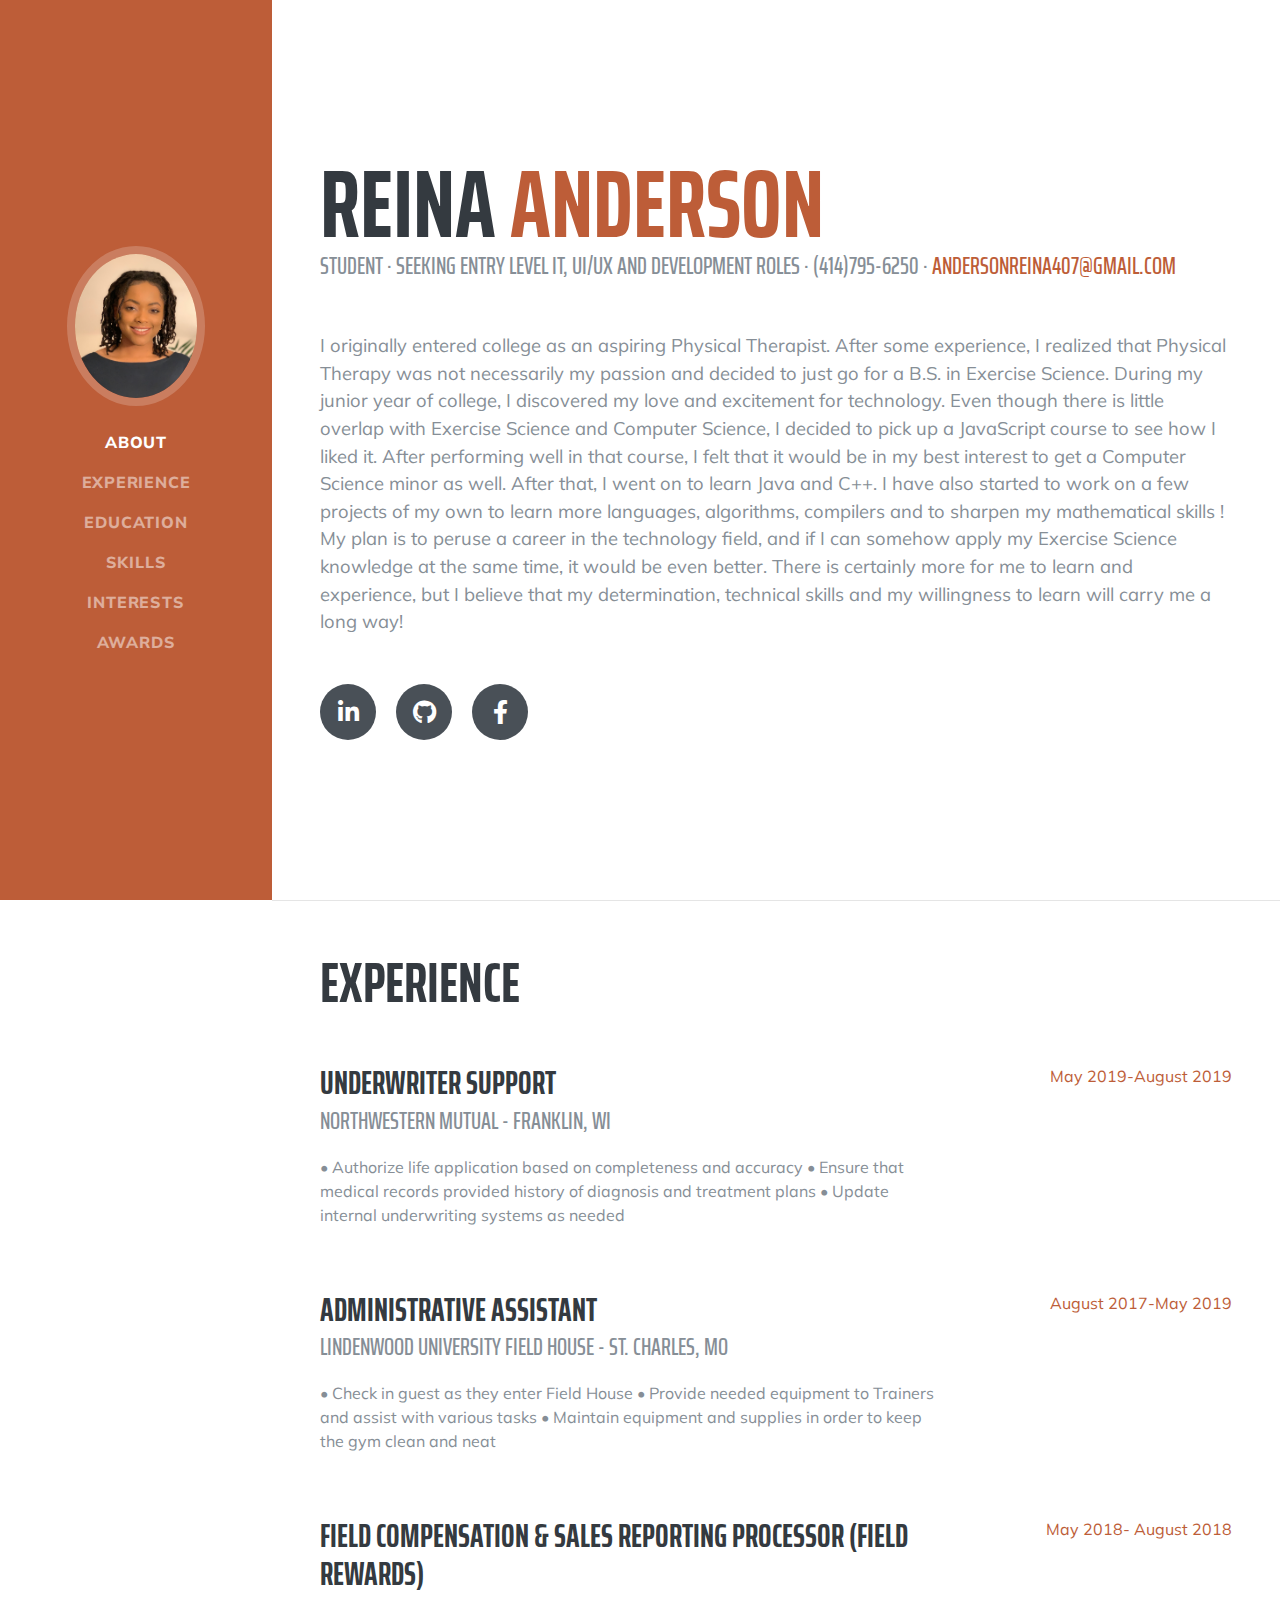
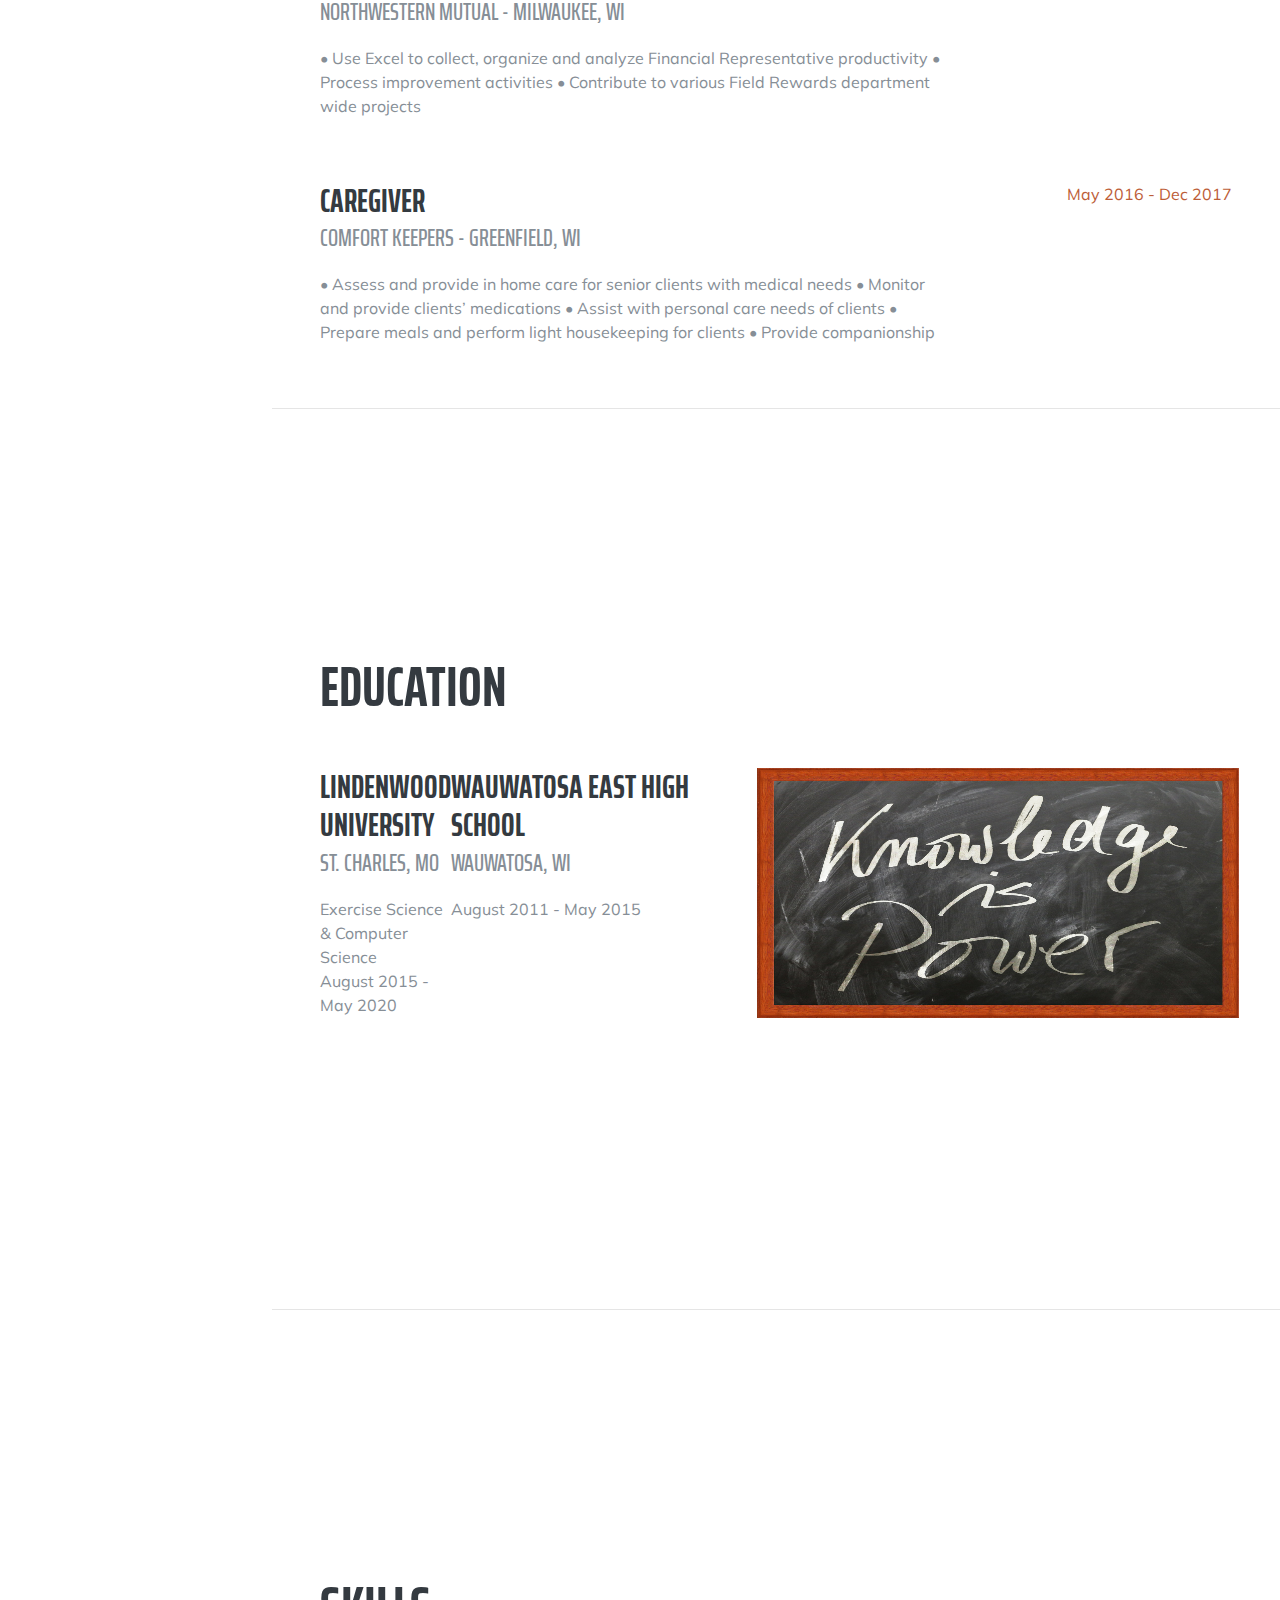
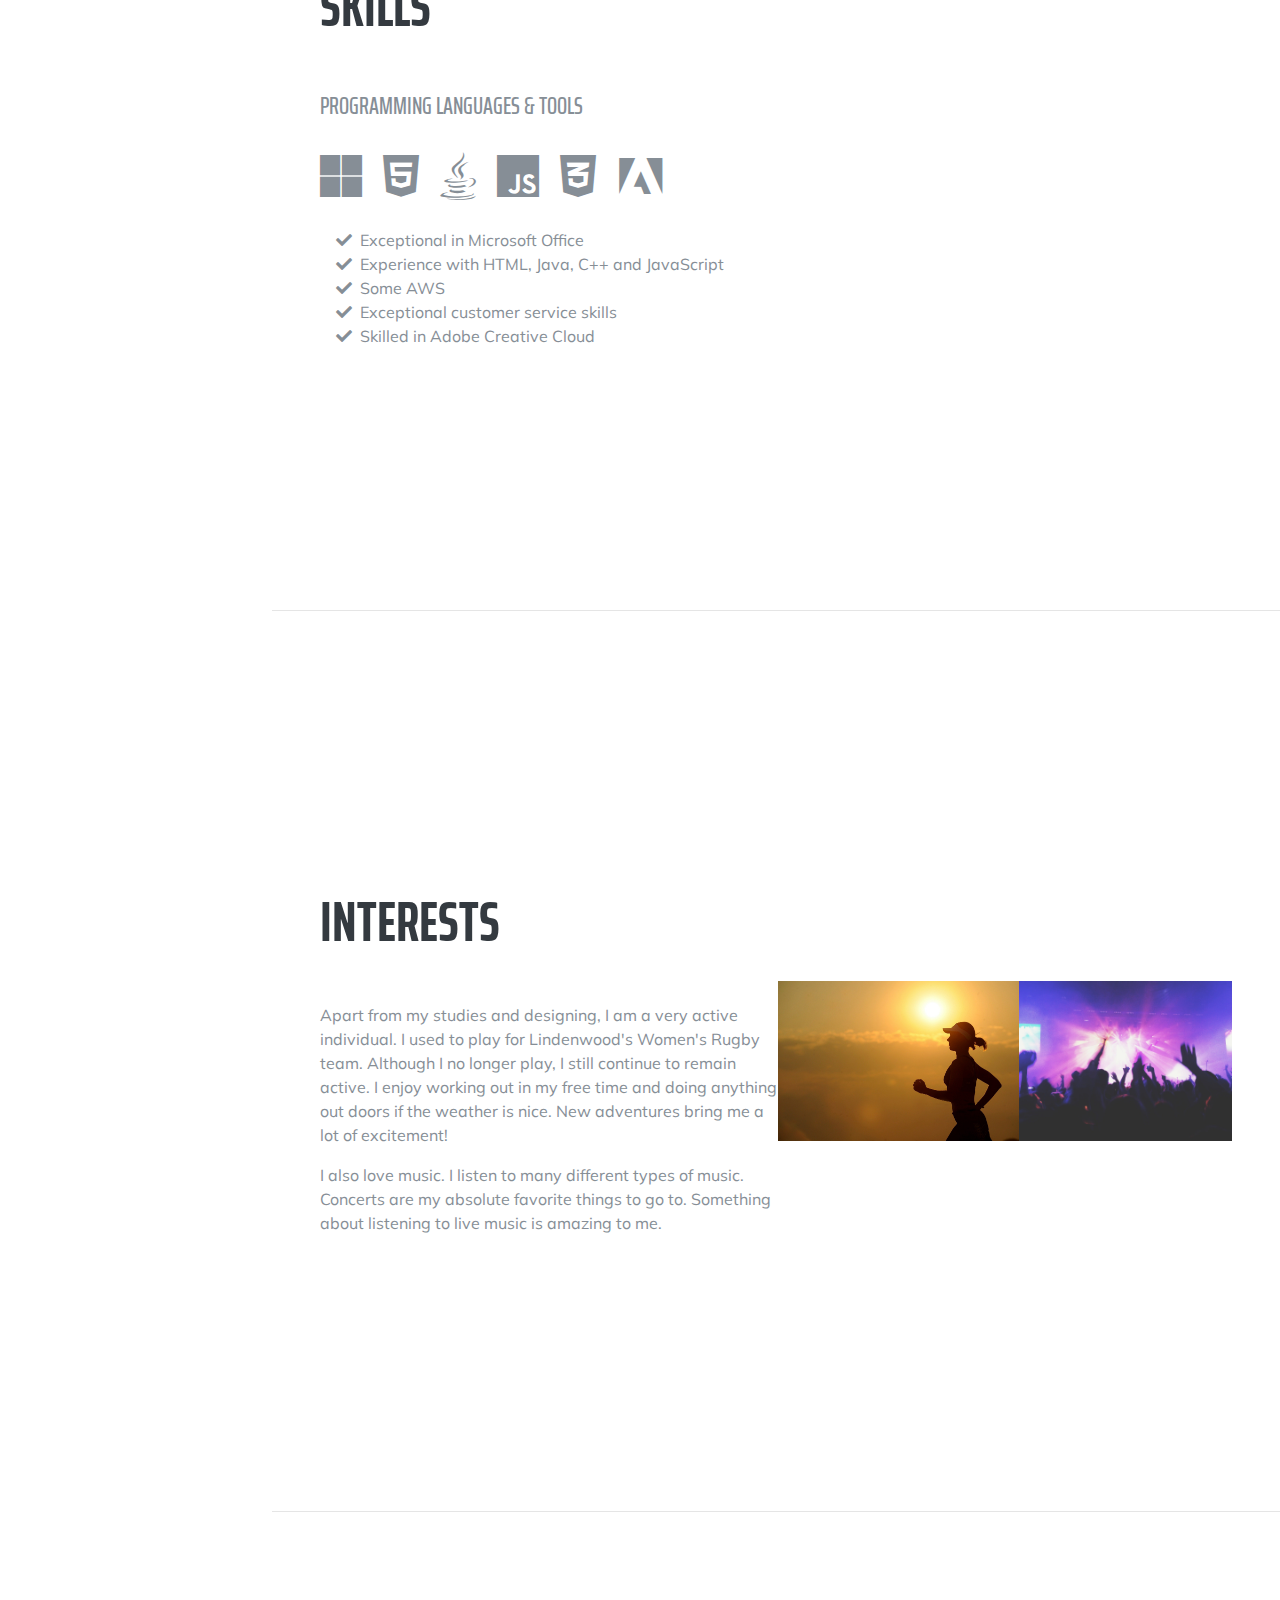
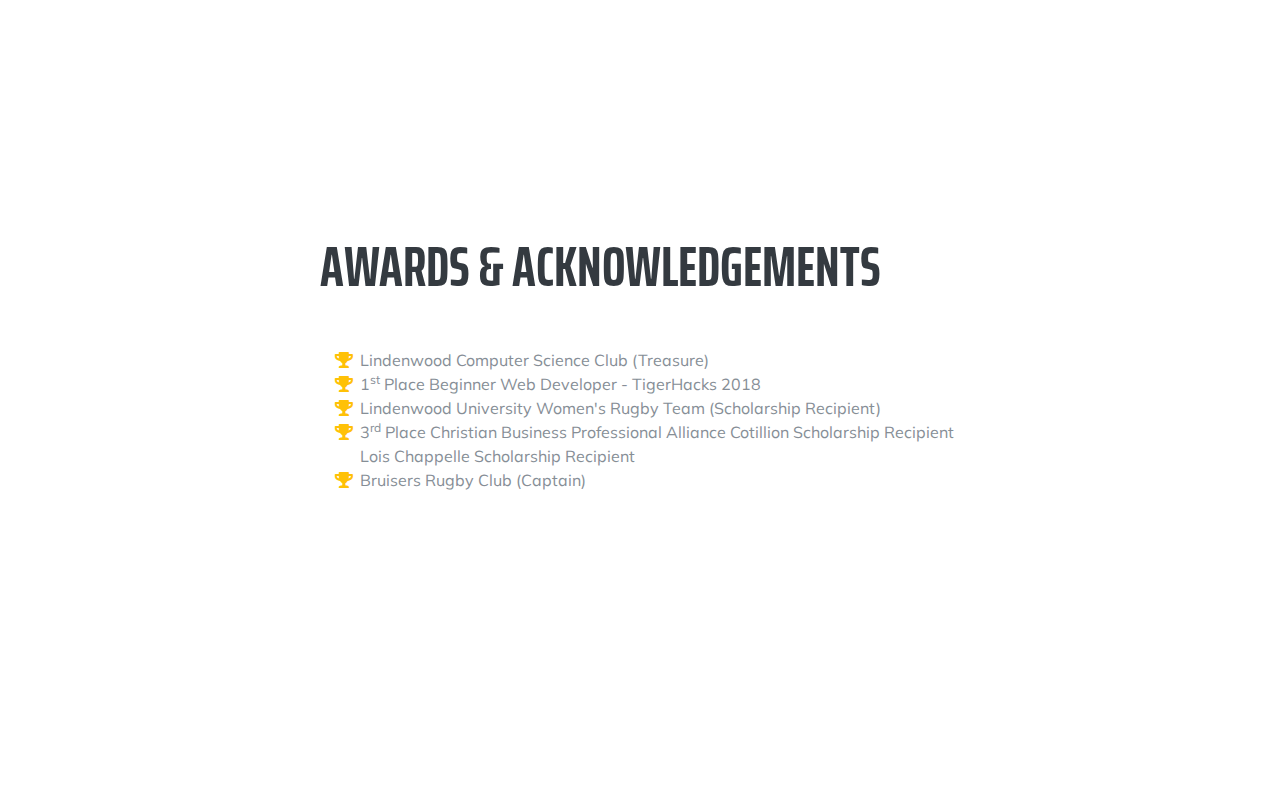
==== index.html @ 8cbcbe39 "initial commit" ====
<!DOCTYPE html>
<html lang="en">

<head>

  <meta charset="utf-8">
  <meta name="viewport" content="width=device-width, initial-scale=1, shrink-to-fit=no">
  <meta name="description" content="">
  <meta name="author" content="">

  <title>Reina's Portfolio</title>

  <!-- Bootstrap core CSS -->
  <link href="vendor/bootstrap/css/bootstrap.min.css" rel="stylesheet">

  <!-- Custom fonts for this template -->
  <link href="https://fonts.googleapis.com/css?family=Saira+Extra+Condensed:500,700" rel="stylesheet">
  <link href="https://fonts.googleapis.com/css?family=Muli:400,400i,800,800i" rel="stylesheet">
  <link href="vendor/fontawesome-free/css/all.min.css" rel="stylesheet">

  <!-- Custom styles for this template -->
  <link href="css/resume.min.css" rel="stylesheet">

</head>

<body id="page-top">

  <nav class="navbar navbar-expand-lg navbar-dark bg-primary fixed-top" id="sideNav">
    <a class="navbar-brand js-scroll-trigger" href="#page-top">
      <span class="d-block d-lg-none">Reina Anderson</span>
      <span class="d-none d-lg-block">
        <img class="img-fluid img-profile rounded-circle mx-auto mb-2" src="img/Headshot2020.jpeg" alt="">
      </span>
    </a>
    <button class="navbar-toggler" type="button" data-toggle="collapse" data-target="#navbarSupportedContent" aria-controls="navbarSupportedContent" aria-expanded="false" aria-label="Toggle navigation">
      <span class="navbar-toggler-icon"></span>
    </button>
    <div class="collapse navbar-collapse" id="navbarSupportedContent">
      <ul class="navbar-nav">
        <li class="nav-item">
          <a class="nav-link js-scroll-trigger" href="#about">About</a>
        </li>
        <li class="nav-item">
          <a class="nav-link js-scroll-trigger" href="#experience">Experience</a>
        </li>
        <li class="nav-item">
          <a class="nav-link js-scroll-trigger" href="#education">Education</a>
        </li>
        <li class="nav-item">
          <a class="nav-link js-scroll-trigger" href="#skills">Skills</a>
        </li>
        <li class="nav-item">
          <a class="nav-link js-scroll-trigger" href="#interests">Interests</a>
        </li>
        <li class="nav-item">
          <a class="nav-link js-scroll-trigger" href="#awards">Awards</a>
        </li>
      </ul>
    </div>
  </nav>

  <div class="container-fluid p-0">

    <section class="resume-section p-3 p-lg-5 d-flex align-items-center" id="about">
      <div class="w-100">
        <h1 class="mb-0">Reina
          <span class="text-primary">Anderson</span>
        </h1>
        <div class="subheading mb-5"> Student · Seeking Entry Level IT, UI/UX and Development Roles · (414)795-6250 ·
          <a href="mailto:andersonreina407@gmail.com">andersonreina407@gmail.com</a>
        </div>
        <p class="lead mb-5">I originally entered college as an aspiring Physical Therapist. After some experience, I realized that Physical Therapy was not necessarily my passion and decided to just go for a B.S. in Exercise Science. During my junior year of college, I discovered my love and excitement for technology. Even though there is little overlap with Exercise Science and Computer Science, I decided to pick up a JavaScript course to see how I liked it. After performing well in that course, I felt that it would be in my best interest to get a Computer Science minor as well. After that, I went on to learn Java and C++. I have also started to work on a few projects of my own to learn more languages, algorithms, compilers and to sharpen my mathematical skills !

          My plan is to peruse a career in the technology field, and if I can somehow apply my Exercise Science knowledge at the same time, it would be even better. There is certainly more for me to learn and experience, but I believe that my determination, technical skills and my willingness to learn will carry me a long way!</p>
        <div class="social-icons">
          <a href="https://www.linkedin.com/in/reina-anderson-7b0798150/">
            <i class="fab fa-linkedin-in"></i>
          </a>
          <a href="https://github.com/ReinaA518">
            <i class="fab fa-github"></i>
          </a>
          <a href="https://www.facebook.com/rainy.marie.7">
            <i class="fab fa-facebook-f"></i>
          </a>
        </div>
      </div>
    </section>

    <hr class="m-0">

    <section class="resume-section p-3 p-lg-5 d-flex justify-content-center" id="experience">
      <div class="w-100">
        <h2 class="mb-5">Experience</h2>

        <div class="resume-item d-flex flex-column flex-md-row justify-content-between mb-5">
          <div class="resume-content">
            <h3 class="mb-0">Underwriter Support</h3>
            <div class="subheading mb-3">Northwestern Mutual - Franklin, WI</div>
            <p>•	Authorize life application based on completeness and accuracy
              •	Ensure that medical records provided history of diagnosis and treatment plans
              •	Update internal underwriting systems as needed
              </p>
          </div>
          <div class="resume-date text-md-right">
            <span class="text-primary">May 2019-August 2019</span>
          </div>
        </div>

        <div class="resume-item d-flex flex-column flex-md-row justify-content-between mb-5">
          <div class="resume-content">
            <h3 class="mb-0">Administrative Assistant</h3>
            <div class="subheading mb-3">Lindenwood University Field House - St. Charles, MO</div>
            <p>•	Check in guest as they enter Field House
              •	Provide needed equipment to Trainers and assist with various tasks
              •	Maintain equipment and supplies in order to keep the gym clean and neat
              </p>
          </div>
          <div class="resume-date text-md-right">
            <span class="text-primary">August 2017-May 2019</span>
          </div>
        </div>

        <div class="resume-item d-flex flex-column flex-md-row justify-content-between mb-5">
          <div class="resume-content">
            <h3 class="mb-0">Field Compensation & Sales Reporting Processor (Field Rewards)</h3>
            <div class="subheading mb-3">Northwestern Mutual - Milwaukee, WI</div>
            <p>•	Use Excel to collect, organize and analyze Financial Representative productivity
              •	Process improvement activities
              •	Contribute to various Field Rewards department wide projects
              </p>
          </div>
          <div class="resume-date text-md-right">
            <span class="text-primary">May 2018- August 2018</span>
          </div>
        </div>

        <div class="resume-item d-flex flex-column flex-md-row justify-content-between">
          <div class="resume-content">
            <h3 class="mb-0">Caregiver</h3>
            <div class="subheading mb-3">Comfort Keepers - Greenfield, WI</div>
            <p>•	Assess and provide in home care for senior clients with medical needs
              •	Monitor and provide clients’ medications
              •	Assist with personal care needs of clients
              •	Prepare meals and perform light housekeeping for clients
              •	Provide companionship 
              </p>
          </div>
          <div class="resume-date text-md-right">
            <span class="text-primary">May 2016 - Dec 2017</span>
          </div>
        </div>

      </div>

    </section>

    <hr class="m-0">

    <section class="resume-section p-3 p-lg-5 d-flex align-items-center" id="education">
      <div class="w-100">
        <h2 class="mb-5">Education</h2>

        <div class="resume-item d-flex flex-column flex-md-row justify-content-between mb-5">
          <div class="resume-content">
            <h3 class="mb-0">Lindenwood University</h3>
            <div class="subheading mb-3">St. Charles, MO</div>
            <div>Exercise Science & Computer Science</div>
            <div>August 2015 - May 2020</div>
        </div>

        <div class="resume-item d-flex flex-column flex-md-row justify-content-between">
          <div class="resume-content">
            <h3 class="mb-0">Wauwatosa East High School</h3>
            <div class="subheading mb-3">Wauwatosa, WI</div>
            <div>August 2011 - May 2015</div>
          <div class="resume-date text-md-right">
          </div>
        </div>

        <body>
          <img src="img/adult-education-572269_1920 copy.jpg" alt="Simply Easy Learning" width="500"
          height="250">
          </body>

      </div>
    </section>

    <hr class="m-0">

    <section class="resume-section p-3 p-lg-5 d-flex align-items-center" id="skills">
      <div class="w-100">
        <h2 class="mb-5">Skills</h2>

        <div class="subheading mb-3">Programming Languages &amp; Tools</div>
        <ul class="list-inline dev-icons">
          <li class="list-inline-item">
            <i class="fab fa-microsoft"></i></i>
          </li>
          <li class="list-inline-item">
            <i class="fab fa-html5"></i>
          </li>
          <li class="list-inline-item">
            <i class="fab fa-java"></i>
          </li>
          <li class="list-inline-item">
            <i class="fab fa-js"></i>
          </li>
          <li class="list-inline-item">
            <i class="fab fa-css3-alt"></i>
          </li>
          <li class="list-inline-item">
            <i class="fab fa-adobe"></i>
          </li>
        
        </ul>

      <!--*<div class="subheading mb-3"></div> -->
        <ul class="fa-ul mb-0">
          <li>
            <i class="fa-li fa fa-check"></i>
            </li>Exceptional in Microsoft Office
          <li>
            <i class="fa-li fa fa-check"></i>
            Experience with HTML, Java, C++ and JavaScript</li>
          <li>
            <i class="fa-li fa fa-check"></i>
            Some AWS</li>
          <li>
            <i class="fa-li fa fa-check"></i>
            Exceptional customer service skills</li>
          <li>
            <i class="fa-li fa fa-check"></i>
            Skilled in Adobe Creative Cloud</li>
        </ul>
      </div>
    </section>

    <hr class="m-0">

    <section class="resume-section p-3 p-lg-5 d-flex align-items-center" id="interests">
      <div class="w-100">
        <h2 class="mb-5">Interests</h2>
        <p>Apart from my studies and designing, I am a very active individual. I used to play for Lindenwood's Women's Rugby team. Although I no longer play, I still continue to remain active. I enjoy working out in my free time and doing anything out doors if the weather is nice. New adventures bring me a lot of excitement! </p>
        <p class="mb-0">I also love music. I listen to many different types of music. Concerts are my absolute favorite things to go to. Something about listening to live music is amazing to me.</p>
      </div>

      <body>
        <img src="img/running-573762_1920.jpg" alt="Simply Easy Learning" width="300"
        height="160">
        <img src="img/concert-1149979_1920.jpg" alt="Simply Easy Learning" width="300"
        height="160">
        </body>
    </section>

    <hr class="m-0">

    <section class="resume-section p-3 p-lg-5 d-flex align-items-center" id="awards">
      <div class="w-100">
        <h2 class="mb-5">Awards &amp; Acknowledgements</h2>
        <ul class="fa-ul mb-0">
          <li>
            <i class="fa-li fa fa-trophy text-warning"></i>
            Lindenwood Computer Science Club (Treasure)</li>
          <li>
            <i class="fa-li fa fa-trophy text-warning"></i>
            1<sup>st</sup> Place Beginner Web Developer - TigerHacks 2018</li>
          <li>
            <i class="fa-li fa fa-trophy text-warning"></i>
           Lindenwood University Women's Rugby Team (Scholarship Recipient)</li>
          <li>
            <i class="fa-li fa fa-trophy text-warning"></i>
            3<sup>rd</sup>
            Place Christian Business Professional Alliance Cotillion Scholarship Recipient</li>
          <li>
            Lois Chappelle Scholarship Recipient </li>
          <li>
            <i class="fa-li fa fa-trophy text-warning"></i>
            Bruisers Rugby Club (Captain)</li>
          <li>
  
        </ul>
      </div>
    </section>

  </div>

  <!-- Bootstrap core JavaScript -->
  <script src="vendor/jquery/jquery.min.js"></script>
  <script src="vendor/bootstrap/js/bootstrap.bundle.min.js"></script>

  <!-- Plugin JavaScript -->
  <script src="vendor/jquery-easing/jquery.easing.min.js"></script>

  <!-- Custom scripts for this template -->
  <script src="js/resume.min.js"></script>

</body>

</html>
---- css/resume.min.css ----
/*!
 * Start Bootstrap - Resume v5.0.8 (https://startbootstrap.com/template-overviews/resume)
 * Copyright 2013-2019 Start Bootstrap
 * Licensed under MIT (https://github.com/BlackrockDigital/startbootstrap-resume/blob/master/LICENSE)
 */body{font-family:Muli,-apple-system,BlinkMacSystemFont,'Segoe UI',Roboto,'Helvetica Neue',Arial,sans-serif,'Apple Color Emoji','Segoe UI Emoji','Segoe UI Symbol','Noto Color Emoji';padding-top:54px;color:#868e96}@media (min-width:992px){body{padding-top:0;padding-left:17rem}}h1,h2,h3,h4,h5,h6{font-family:'Saira Extra Condensed',-apple-system,BlinkMacSystemFont,'Segoe UI',Roboto,'Helvetica Neue',Arial,sans-serif,'Apple Color Emoji','Segoe UI Emoji','Segoe UI Symbol','Noto Color Emoji';font-weight:700;text-transform:uppercase;color:#343a40}h1{font-size:6rem;line-height:5.5rem}h2{font-size:3.5rem}h3{font-size:2rem}p.lead{font-size:1.15rem;font-weight:400}.subheading{text-transform:uppercase;font-weight:500;font-family:'Saira Extra Condensed',-apple-system,BlinkMacSystemFont,'Segoe UI',Roboto,'Helvetica Neue',Arial,sans-serif,'Apple Color Emoji','Segoe UI Emoji','Segoe UI Symbol','Noto Color Emoji';font-size:1.5rem}.social-icons a{display:inline-block;height:3.5rem;width:3.5rem;background-color:#495057;color:#fff!important;border-radius:100%;text-align:center;font-size:1.5rem;line-height:3.5rem;margin-right:1rem}.social-icons a:last-child{margin-right:0}.social-icons a:hover{background-color:#bd5d38}.dev-icons{font-size:3rem}.dev-icons .list-inline-item i:hover{color:#bd5d38}#sideNav .navbar-nav .nav-item .nav-link{font-weight:800;letter-spacing:.05rem;text-transform:uppercase}#sideNav .navbar-toggler:focus{outline-color:#d48a6e}@media (min-width:992px){#sideNav{text-align:center;position:fixed;top:0;left:0;display:flex;flex-direction:column;width:17rem;height:100vh}#sideNav .navbar-brand{display:flex;margin:auto auto 0;padding:.5rem}#sideNav .navbar-brand .img-profile{max-width:10rem;max-height:10rem;border:.5rem solid rgba(255,255,255,.2)}#sideNav .navbar-collapse{display:flex;align-items:flex-start;flex-grow:0;width:100%;margin-bottom:auto}#sideNav .navbar-collapse .navbar-nav{flex-direction:column;width:100%}#sideNav .navbar-collapse .navbar-nav .nav-item{display:block}#sideNav .navbar-collapse .navbar-nav .nav-item .nav-link{display:block}}section.resume-section{padding-top:5rem!important;padding-bottom:5rem!important;max-width:75rem}section.resume-section .resume-item .resume-date{min-width:none}@media (min-width:768px){section.resume-section{min-height:100vh}section.resume-section .resume-item .resume-date{min-width:18rem}}@media (min-width:992px){section.resume-section{padding-top:3rem!important;padding-bottom:3rem!important}}.bg-primary{background-color:#bd5d38!important}.text-primary{color:#bd5d38!important}a{color:#bd5d38}a:active,a:focus,a:hover{color:#824027}
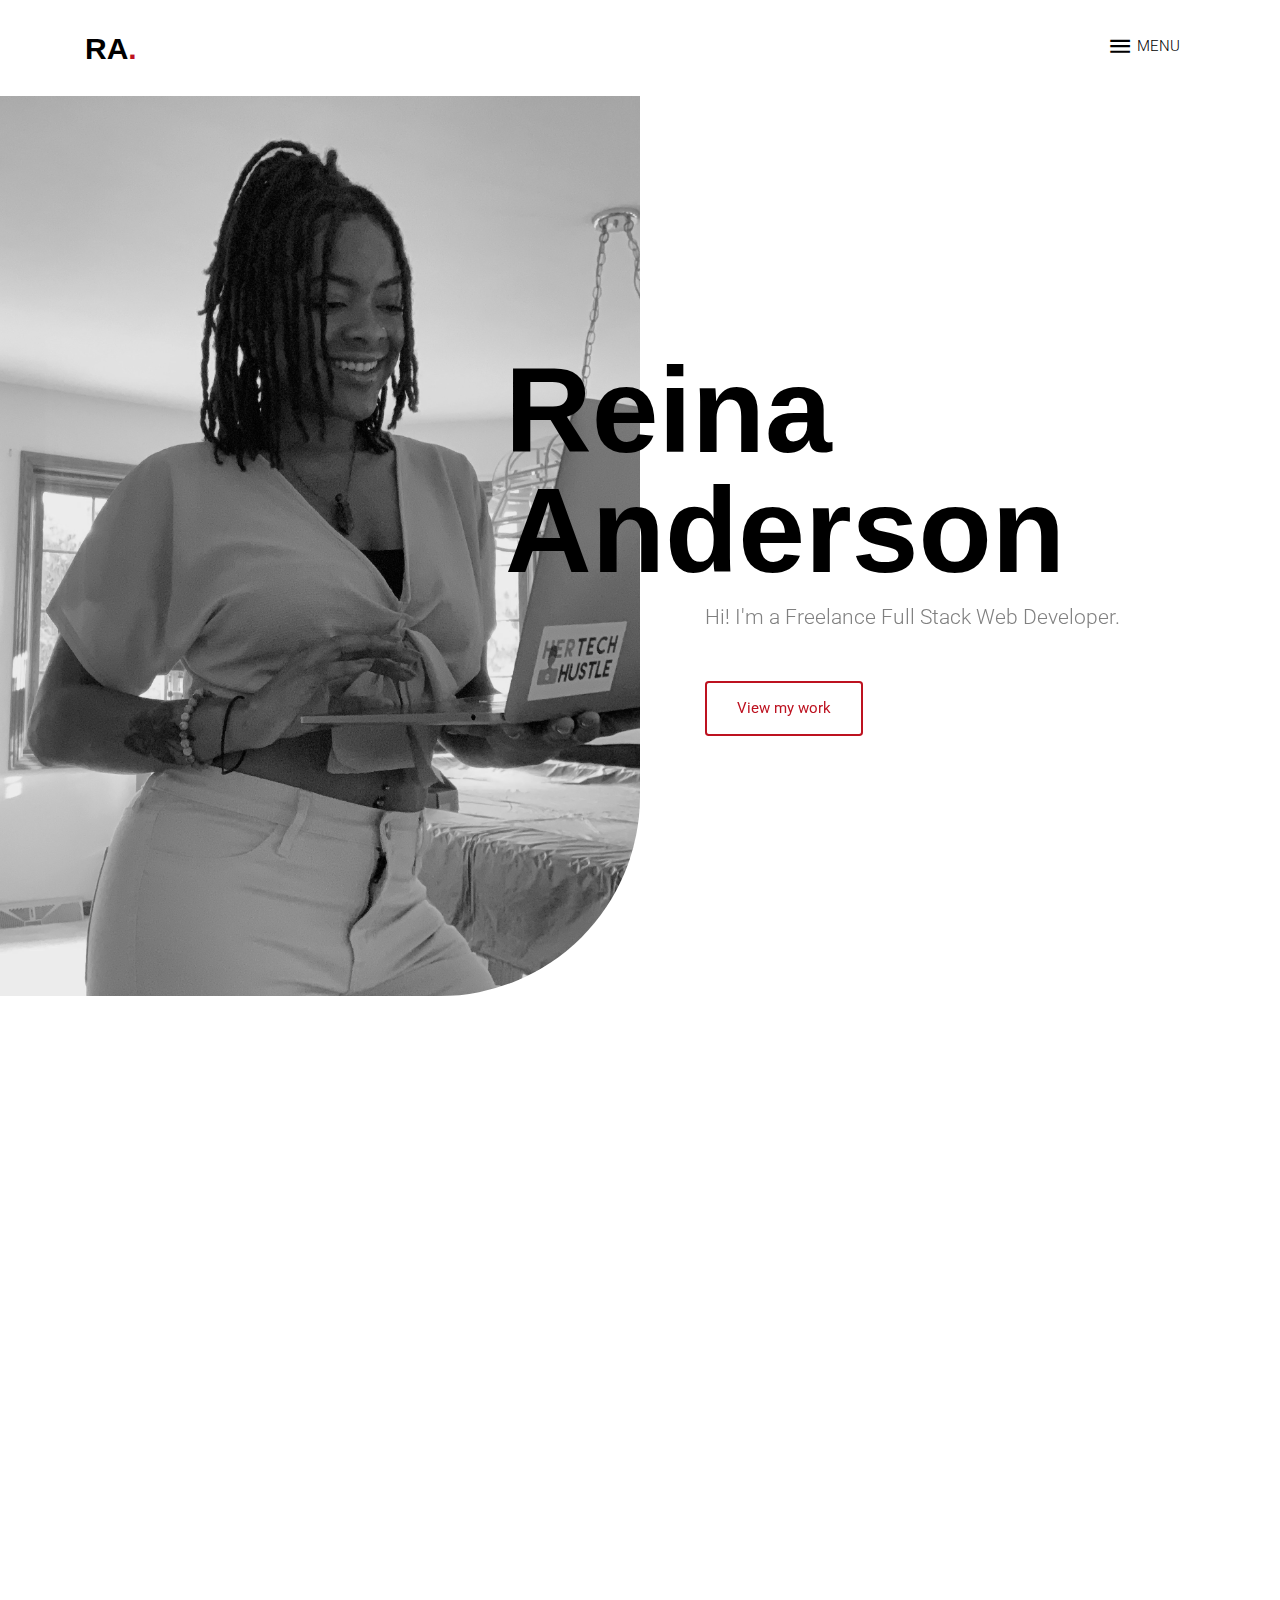
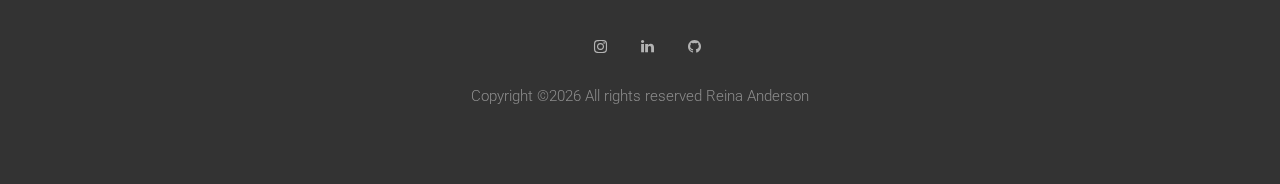
==== commit 80dc9d27: "New Portfolio" ====
--- a/index.html
+++ b/index.html
@@ -1,299 +1,408 @@
+
 <!DOCTYPE html>
 <html lang="en">
-
-<head>
-
-  <meta charset="utf-8">
-  <meta name="viewport" content="width=device-width, initial-scale=1, shrink-to-fit=no">
-  <meta name="description" content="">
-  <meta name="author" content="">
-
-  <title>Reina's Portfolio</title>
-
-  <!-- Bootstrap core CSS -->
-  <link href="vendor/bootstrap/css/bootstrap.min.css" rel="stylesheet">
-
-  <!-- Custom fonts for this template -->
-  <link href="https://fonts.googleapis.com/css?family=Saira+Extra+Condensed:500,700" rel="stylesheet">
-  <link href="https://fonts.googleapis.com/css?family=Muli:400,400i,800,800i" rel="stylesheet">
-  <link href="vendor/fontawesome-free/css/all.min.css" rel="stylesheet">
-
-  <!-- Custom styles for this template -->
-  <link href="css/resume.min.css" rel="stylesheet">
-
-</head>
-
-<body id="page-top">
-
-  <nav class="navbar navbar-expand-lg navbar-dark bg-primary fixed-top" id="sideNav">
-    <a class="navbar-brand js-scroll-trigger" href="#page-top">
-      <span class="d-block d-lg-none">Reina Anderson</span>
-      <span class="d-none d-lg-block">
-        <img class="img-fluid img-profile rounded-circle mx-auto mb-2" src="img/Headshot2020.jpeg" alt="">
-      </span>
-    </a>
-    <button class="navbar-toggler" type="button" data-toggle="collapse" data-target="#navbarSupportedContent" aria-controls="navbarSupportedContent" aria-expanded="false" aria-label="Toggle navigation">
-      <span class="navbar-toggler-icon"></span>
-    </button>
-    <div class="collapse navbar-collapse" id="navbarSupportedContent">
-      <ul class="navbar-nav">
-        <li class="nav-item">
-          <a class="nav-link js-scroll-trigger" href="#about">About</a>
-        </li>
-        <li class="nav-item">
-          <a class="nav-link js-scroll-trigger" href="#experience">Experience</a>
-        </li>
-        <li class="nav-item">
-          <a class="nav-link js-scroll-trigger" href="#education">Education</a>
-        </li>
-        <li class="nav-item">
-          <a class="nav-link js-scroll-trigger" href="#skills">Skills</a>
-        </li>
-        <li class="nav-item">
-          <a class="nav-link js-scroll-trigger" href="#interests">Interests</a>
-        </li>
-        <li class="nav-item">
-          <a class="nav-link js-scroll-trigger" href="#awards">Awards</a>
-        </li>
-      </ul>
+  <head>
+    <title>Reina Anderson</title>
+    <link rel="icon" href="/images/RAlogo.png" type="image/icon type">
+
+    <meta charset="utf-8">
+    <meta name="viewport" content="width=device-width, initial-scale=1, shrink-to-fit=no">
+
+    <link href="https://fonts.googleapis.com/css?family=Roboto:300,400,500,700,900" rel="stylesheet">
+    <link rel="stylesheet" href="fonts/icomoon/style.css">
+    <link rel="stylesheet" href="css/bootstrap.min.css">
+    <link rel="stylesheet" href="css/animate.css">
+    <link rel="stylesheet" href="css/owl.carousel.min.css">
+    <link rel="stylesheet" href="css/owl.theme.default.min.css">
+    <link rel="stylesheet" href="css/bootstrap-datepicker.css">
+    <link rel="stylesheet" href="https://www.w3schools.com/w3css/4/w3.css">
+    <link rel="stylesheet" href="https://cdnjs.cloudflare.com/ajax/libs/animate.css/4.0.0/animate.min.css"
+  />
+    
+    
+    <link rel="stylesheet" href="fonts/flaticon/font/flaticon.css">
+  
+    <link rel="stylesheet" href="css/aos.css">
+    <link rel="stylesheet" href="css/jquery.fancybox.min.css">
+    
+
+    <link rel="stylesheet" href="css/style.css">
+    
+    
+  </head>
+  <body data-spy="scroll" data-target=".site-navbar-target" data-offset="300">
+  
+
+
+  <div class="site-wrap">
+
+    <div class="site-mobile-menu site-navbar-target">
+      <div class="site-mobile-menu-header">
+        <div class="site-mobile-menu-close mt-3">
+          <span class="icon-close2 js-menu-toggle"></span>
+        </div>
+      </div>
+      <div class="site-mobile-menu-body"></div>
+    </div> <!-- .site-mobile-menu -->
+    
+    
+    <div class="site-navbar-wrap">
+      
+      <div class="site-navbar site-navbar-target js-sticky-header">
+        <div class="container">
+          <div class="row align-items-center">
+            <div class="col-6 col-md-4">
+              <h1 class="my-0 site-logo"><a href="index.html">RA<span class="text-primary">.</span> </a></h1>
+            </div>
+            <div class="col-6 col-md-8">
+              <nav class="site-navigation text-right" role="navigation">
+                <div class="container">
+
+                  <div class="d-inline-block d-lg-block ml-md-0 mr-auto py-3"><a href="#" class="site-menu-toggle js-menu-toggle text-black">
+                    <span class="icon-menu h3"></span> <span class="menu-text">Menu</span>
+                  </a></div>
+
+                  <ul class="site-menu main-menu js-clone-nav d-none d-lg-none">
+                    <li><a href="#home-section" class="nav-link">Home</a></li>
+                    <li><a href="#what-we-do-section" class="nav-link">Services</a></li>
+                    <li><a href="#about-section" class="nav-link">About</a></li>
+                    <li><a href="#portfolio-section" class="nav-link">Portfolio</a></li>
+                    <li><a href="#studio-section" class="nav-link">Gallery</a></li>
+                    <li><a href="#contact-section" class="nav-link">Contact</a></li>
+                  </ul>
+                </div>
+              </nav>
+            </div>
+          </div>
+        </div>
+      </div>
+    </div> <!-- END .site-navbar-wrap -->
+    
+    <div class="site-blocks-cover" id="home-section" data-aos="left">
+      <div class="img-wrap">
+        <div class="">
+    
+          <div class="slide">
+            <img src="images/glint_hero_1.jpg" alt="Image">  
+          </div>
+          <!--
+          <div class="slide">
+            <img src="images/glint_hero_2.jpg" alt="Image">  
+          </div>
+          <div class="slide">
+            <img src="images/glint_hero_3.jpg" alt="Image">  
+          </div> -->
+
+        </div>
+      </div>
+      <div class="container">
+        <div class="row">
+          <div class="col-md-6 ml-auto align-self-center" data-aos="left">
+            <div class="intro">
+              <div class="heading" >
+                <h1>Reina Anderson</h1>
+              </div>
+              <div class="text">
+                <p class="sub-text mb-5 dar">Hi! I'm a Freelance Full Stack Web Developer.</p>
+                <p><a href="#" target="_blank" class="btn btn-outline-primary btn-md">View my work</a></p>
+              </div>
+            </div>
+          </div>
+        </div>
+      </div>
+    </div> <!-- END .site-blocks-cover -->
+
+    <div class="site-section" id="what-we-do-section">
+      <div class="container">
+        <div class="row mb-5">
+          <div class="col-lg-6 section-title" data-aos="fade-left">
+            <span class="sub-title mb-2 d-block">What I offer</span>
+            <h2 class="title text-primary">Services</h2>
+          </div>
+        </div>
+        <div class="row">
+          <div class="col-lg-10 ml-auto" data-aos="fade-right">
+            <div class="row">
+              <div class="col-md-6 col-lg-4 mb-4 mb-lg-4">
+                <div class="service h-100">
+                  <img src="https://img.icons8.com/ios/50/000000/design.png"/>
+                  <h3>Website Design</h3>
+                  <p>I value simple content structure, clean design patterns, and thoughtful interactions.</p>
+                </div>
+              </div>
+              <div class="col-md-6 col-lg-4 mb-4 mb-lg-4">
+                <div class="service h-100">
+                  <img src="https://img.icons8.com/ios/50/000000/media-queries.png"/>
+                  <h3>Website Development</h3>
+                  <p>I like to code things from scratch, and enjoy bringing ideas to life in the browser.</p>
+                </div>
+              </div>
+              <div class="col-md-6 col-lg-4 mb-4 mb-lg-4">
+                <div class="service h-100">
+                  <img src="https://img.icons8.com/ios/50/000000/e-commerce.png"/>
+                  <h3>eCommerce</h3>
+                  <p>I understand the impact a user friendly online store can have on a business.</p>
+                </div>
+              </div>
+
+              <div class="col-md-6 col-lg-4 mb-4 mb-lg-4">
+                <div class="service h-100">
+                  <img src="https://img.icons8.com/carbon-copy/50/000000/google-web-search.png"/>
+                  <h3>SEO (Search Engine Optimization) </h3>
+                  <p>Make sure that your website is rising the ranks in Google and staying at the top.</p>
+                </div>
+              </div>
+              <div class="col-md-6 col-lg-4 mb-4 mb-lg-4">
+                <div class="service h-100">
+                  <img src="https://img.icons8.com/ios/50/000000/branding-iron.png"/>
+                  <h3>Logo Design</h3>
+                  <p>Design a professional, yet creative logo that reflects your company's spirit and leaves a lasting, memorable effect. </p>
+                </div>
+              </div>
+              <div class="col-md-6 col-lg-4 mb-4 mb-lg-4">
+                <div class="service h-100">
+                  <img src="https://img.icons8.com/ios/50/000000/two-smartphones.png"/>
+                  <h3>Digital Design</h3>
+                  <p>Put the finishing touch on establish your visual brand identity</p>
+                </div>
+              </div>
+            </div>
+          </div>
+        </div>
+      </div>
+    </div> <!-- END .site-section -->
+
+    <div class="site-section" id="about-section">
+      <div class="container">
+        <div class="row align-items-center">
+          <div class="col-lg-6 mb-5" data-aos="fade-left">
+            <img src="images/glint_about_1.jpg" alt="Image" class="img-fluid">
+          </div>
+          <div class="col-lg-5 ml-auto section-title" data-aos="fade-right">
+            <span class="sub-title mb-2 d-block">About</span>
+            <h2 class="title text-primary mb-3">Get Acquainted</h2>
+            <p class="mb-4">I am a recent college graduate of Lindenwood University in St. Charles, Missouri, where I studied Exercise Science with a minor in Computer Science. My passion for manipulating code stems from my desires to transform and improve life for people all over through the power of programming.
+
+              My specialties include quickly learning new skills and programming tools, problem solving, website optimization, and responsive design principles. I am constantly seeking other programming languages, frameworks, or principles that I can integrate into my future work.
+              
+              Apart from my studies and work, I am a very active individual. Embarking on new adventures brings me great excitement, along with working out on the (semi) regular basis! </p>
+
+
+            <div class="d-flex">
+              <ul class="list-unstyled ul-check success mr-5">
+                <li>Design</li>
+                <li>Development</li>
+                <li>eCommerce</li>
+                <li>SEO</li>
+                
+          
+              </ul>
+            </div>
+            <p><a data-fancybox data-ratio="2" href="Anderson_2020.pdf" class="d-flex align-items-center"><span class="icon-play_circle_outline h4 m-0 mr-2"></span> <span>Download Resume</span></a></p>
+          </div>
+        </div>
+      </div>
+    </div> <!-- .END site-section -->
+    
+
+    <div class="site-section" id="portfolio-section">
+      <div class="container">
+        <div class="row mb-5 ">
+          <div class="col-md-7 section-title text-center mx-auto" data-aos="zoom-in">
+            <span class="sub-title mb-2 d-block">Recent Works</span>
+            <h2 class="title text-primary mb-3">Check out my previous websites</h2>
+          </div>
+        </div>
+        <div class="row mb-5">
+          <div class="col-lg-6 mb-4 mb-lg-0" data-aos="fade-left">
+            <img src="images/sq_img_2.jpg" alt="Image" class="img-fluid">
+          </div>
+          <div class="col-lg-5 h-100 jm-sticky-top ml-auto" data-aos="fade-right">
+            <h3>Double Up</h3>
+            <p class="mb-4">The goal for the Double Up e-Commerce store was for it to have a clean, minimalist approach that show cases the clothing. The design is clear and without clutter, focusing on the product.</p>
+            <p class="mb-4"><a href="https://www.doubleupapparel.shop/" class="readmore">Visit website</a></p>
+          </div>
+        </div>
+
+        <div class="row mb-5">
+          <div class="col-lg-6 order-1 order-lg-2 mb-4 mb-lg-0" data-aos="fade-right">
+            <img src="images/sq_img_4.jpg" alt="Image" class="img-fluid">
+          </div>
+          <div class="col-lg-5 h-100 jm-sticky-top mr-auto order-2 order-lg-1" data-aos="fade-left">
+            <h3>Shfted Steals</h3>
+            <p class="mb-4">Shfted Steals is an online shoe store where customers can buy, sell & trade street wear and sneakers. I like to my websites to come to life with modern images. The bold content attracts a younger audience. Since Shfted Steals is in the process of reconstructing, this is only a moc up. The original site has yet to be published. </p>
+            <p class="mb-4"><a href="https://reinaa518.github.io/Shfted-Steals/" class="readmore">Visit website</a></p>
+          </div>
+        </div>
+
+          <div class="row mb-5">
+          <div class="col-lg-6 mb-4 mb-lg-0" data-aos="fade-left">
+            <img src="images/sq_img_6.jpg" alt="Image" class="img-fluid">
+          </div>
+          <div class="col-lg-5 h-100 jm-sticky-top ml-auto" data-aos="fade-right">
+            <h3>Lily Nails</h3>
+            <p class="mb-4">The idea for Lily Nails salon was to create a website that shows her services and prices, along with a link to the booking page.</p>
+            <p class="mb-4"><a href="https://reinaa518.github.io/Lily-Nails/" class="readmore">Visit website</a></p>  
+            </div>
+          </div>
+        </div>
+
+      </div>
     </div>
-  </nav>
-
-  <div class="container-fluid p-0">
-
-    <section class="resume-section p-3 p-lg-5 d-flex align-items-center" id="about">
-      <div class="w-100">
-        <h1 class="mb-0">Reina
-          <span class="text-primary">Anderson</span>
-        </h1>
-        <div class="subheading mb-5"> Student · Seeking Entry Level IT, UI/UX and Development Roles · (414)795-6250 ·
-          <a href="mailto:andersonreina407@gmail.com">andersonreina407@gmail.com</a>
-        </div>
-        <p class="lead mb-5">I originally entered college as an aspiring Physical Therapist. After some experience, I realized that Physical Therapy was not necessarily my passion and decided to just go for a B.S. in Exercise Science. During my junior year of college, I discovered my love and excitement for technology. Even though there is little overlap with Exercise Science and Computer Science, I decided to pick up a JavaScript course to see how I liked it. After performing well in that course, I felt that it would be in my best interest to get a Computer Science minor as well. After that, I went on to learn Java and C++. I have also started to work on a few projects of my own to learn more languages, algorithms, compilers and to sharpen my mathematical skills !
-
-          My plan is to peruse a career in the technology field, and if I can somehow apply my Exercise Science knowledge at the same time, it would be even better. There is certainly more for me to learn and experience, but I believe that my determination, technical skills and my willingness to learn will carry me a long way!</p>
-        <div class="social-icons">
-          <a href="https://www.linkedin.com/in/reina-anderson-7b0798150/">
-            <i class="fab fa-linkedin-in"></i>
-          </a>
-          <a href="https://github.com/ReinaA518">
-            <i class="fab fa-github"></i>
-          </a>
-          <a href="https://www.facebook.com/rainy.marie.7">
-            <i class="fab fa-facebook-f"></i>
-          </a>
-        </div>
-      </div>
-    </section>
-
-    <hr class="m-0">
-
-    <section class="resume-section p-3 p-lg-5 d-flex justify-content-center" id="experience">
-      <div class="w-100">
-        <h2 class="mb-5">Experience</h2>
-
-        <div class="resume-item d-flex flex-column flex-md-row justify-content-between mb-5">
-          <div class="resume-content">
-            <h3 class="mb-0">Underwriter Support</h3>
-            <div class="subheading mb-3">Northwestern Mutual - Franklin, WI</div>
-            <p>•	Authorize life application based on completeness and accuracy
-              •	Ensure that medical records provided history of diagnosis and treatment plans
-              •	Update internal underwriting systems as needed
-              </p>
-          </div>
-          <div class="resume-date text-md-right">
-            <span class="text-primary">May 2019-August 2019</span>
-          </div>
-        </div>
-
-        <div class="resume-item d-flex flex-column flex-md-row justify-content-between mb-5">
-          <div class="resume-content">
-            <h3 class="mb-0">Administrative Assistant</h3>
-            <div class="subheading mb-3">Lindenwood University Field House - St. Charles, MO</div>
-            <p>•	Check in guest as they enter Field House
-              •	Provide needed equipment to Trainers and assist with various tasks
-              •	Maintain equipment and supplies in order to keep the gym clean and neat
-              </p>
-          </div>
-          <div class="resume-date text-md-right">
-            <span class="text-primary">August 2017-May 2019</span>
-          </div>
-        </div>
-
-        <div class="resume-item d-flex flex-column flex-md-row justify-content-between mb-5">
-          <div class="resume-content">
-            <h3 class="mb-0">Field Compensation & Sales Reporting Processor (Field Rewards)</h3>
-            <div class="subheading mb-3">Northwestern Mutual - Milwaukee, WI</div>
-            <p>•	Use Excel to collect, organize and analyze Financial Representative productivity
-              •	Process improvement activities
-              •	Contribute to various Field Rewards department wide projects
-              </p>
-          </div>
-          <div class="resume-date text-md-right">
-            <span class="text-primary">May 2018- August 2018</span>
-          </div>
-        </div>
-
-        <div class="resume-item d-flex flex-column flex-md-row justify-content-between">
-          <div class="resume-content">
-            <h3 class="mb-0">Caregiver</h3>
-            <div class="subheading mb-3">Comfort Keepers - Greenfield, WI</div>
-            <p>•	Assess and provide in home care for senior clients with medical needs
-              •	Monitor and provide clients’ medications
-              •	Assist with personal care needs of clients
-              •	Prepare meals and perform light housekeeping for clients
-              •	Provide companionship 
-              </p>
-          </div>
-          <div class="resume-date text-md-right">
-            <span class="text-primary">May 2016 - Dec 2017</span>
-          </div>
-        </div>
-
-      </div>
-
-    </section>
-
-    <hr class="m-0">
-
-    <section class="resume-section p-3 p-lg-5 d-flex align-items-center" id="education">
-      <div class="w-100">
-        <h2 class="mb-5">Education</h2>
-
-        <div class="resume-item d-flex flex-column flex-md-row justify-content-between mb-5">
-          <div class="resume-content">
-            <h3 class="mb-0">Lindenwood University</h3>
-            <div class="subheading mb-3">St. Charles, MO</div>
-            <div>Exercise Science & Computer Science</div>
-            <div>August 2015 - May 2020</div>
-        </div>
-
-        <div class="resume-item d-flex flex-column flex-md-row justify-content-between">
-          <div class="resume-content">
-            <h3 class="mb-0">Wauwatosa East High School</h3>
-            <div class="subheading mb-3">Wauwatosa, WI</div>
-            <div>August 2011 - May 2015</div>
-          <div class="resume-date text-md-right">
-          </div>
-        </div>
-
-        <body>
-          <img src="img/adult-education-572269_1920 copy.jpg" alt="Simply Easy Learning" width="500"
-          height="250">
-          </body>
-
-      </div>
-    </section>
-
-    <hr class="m-0">
-
-    <section class="resume-section p-3 p-lg-5 d-flex align-items-center" id="skills">
-      <div class="w-100">
-        <h2 class="mb-5">Skills</h2>
-
-        <div class="subheading mb-3">Programming Languages &amp; Tools</div>
-        <ul class="list-inline dev-icons">
-          <li class="list-inline-item">
-            <i class="fab fa-microsoft"></i></i>
-          </li>
-          <li class="list-inline-item">
-            <i class="fab fa-html5"></i>
-          </li>
-          <li class="list-inline-item">
-            <i class="fab fa-java"></i>
-          </li>
-          <li class="list-inline-item">
-            <i class="fab fa-js"></i>
-          </li>
-          <li class="list-inline-item">
-            <i class="fab fa-css3-alt"></i>
-          </li>
-          <li class="list-inline-item">
-            <i class="fab fa-adobe"></i>
-          </li>
-        
-        </ul>
-
-      <!--*<div class="subheading mb-3"></div> -->
-        <ul class="fa-ul mb-0">
-          <li>
-            <i class="fa-li fa fa-check"></i>
-            </li>Exceptional in Microsoft Office
-          <li>
-            <i class="fa-li fa fa-check"></i>
-            Experience with HTML, Java, C++ and JavaScript</li>
-          <li>
-            <i class="fa-li fa fa-check"></i>
-            Some AWS</li>
-          <li>
-            <i class="fa-li fa fa-check"></i>
-            Exceptional customer service skills</li>
-          <li>
-            <i class="fa-li fa fa-check"></i>
-            Skilled in Adobe Creative Cloud</li>
-        </ul>
-      </div>
-    </section>
-
-    <hr class="m-0">
-
-    <section class="resume-section p-3 p-lg-5 d-flex align-items-center" id="interests">
-      <div class="w-100">
-        <h2 class="mb-5">Interests</h2>
-        <p>Apart from my studies and designing, I am a very active individual. I used to play for Lindenwood's Women's Rugby team. Although I no longer play, I still continue to remain active. I enjoy working out in my free time and doing anything out doors if the weather is nice. New adventures bring me a lot of excitement! </p>
-        <p class="mb-0">I also love music. I listen to many different types of music. Concerts are my absolute favorite things to go to. Something about listening to live music is amazing to me.</p>
-      </div>
-
-      <body>
-        <img src="img/running-573762_1920.jpg" alt="Simply Easy Learning" width="300"
-        height="160">
-        <img src="img/concert-1149979_1920.jpg" alt="Simply Easy Learning" width="300"
-        height="160">
-        </body>
-    </section>
-
-    <hr class="m-0">
-
-    <section class="resume-section p-3 p-lg-5 d-flex align-items-center" id="awards">
-      <div class="w-100">
-        <h2 class="mb-5">Awards &amp; Acknowledgements</h2>
-        <ul class="fa-ul mb-0">
-          <li>
-            <i class="fa-li fa fa-trophy text-warning"></i>
-            Lindenwood Computer Science Club (Treasure)</li>
-          <li>
-            <i class="fa-li fa fa-trophy text-warning"></i>
-            1<sup>st</sup> Place Beginner Web Developer - TigerHacks 2018</li>
-          <li>
-            <i class="fa-li fa fa-trophy text-warning"></i>
-           Lindenwood University Women's Rugby Team (Scholarship Recipient)</li>
-          <li>
-            <i class="fa-li fa fa-trophy text-warning"></i>
-            3<sup>rd</sup>
-            Place Christian Business Professional Alliance Cotillion Scholarship Recipient</li>
-          <li>
-            Lois Chappelle Scholarship Recipient </li>
-          <li>
-            <i class="fa-li fa fa-trophy text-warning"></i>
-            Bruisers Rugby Club (Captain)</li>
-          <li>
+    
+    <div class="site-section" id="studio-section">
+      <div class="container">
+
+        <div class="row mb-5 ">
+          <div class="col-md-7 section-title text-center mx-auto" data-aos="zoom-in">
+            <span class="sub-title mb-2 d-block">Photos</span>
+            <h2 class="title text-primary mb-3">Studio Gallery of my digital work</h2>
+          </div>
+        </div>
+       
+        <div id="posts" class="row no-gutter" data-aos="zoom-in">
+          <div class="item web col-6 col-sm-6 col-md-6 col-lg-4 col-xl-4 mb-4">
+            <a href="images/sq_img_11.jpg" class="item-wrap" data-fancybox="gal">
+              <span class="icon-search2"></span>
+              <img class="img-fluid" src="images/sq_img_11.jpg">
+            </a>
+          </div>
+          <div class="item web col-6 col-sm-6 col-md-6 col-lg-4 col-xl-4 mb-4">
+            <a href="images/sq_img_15.jpg" class="item-wrap" data-fancybox="gal">
+              <span class="icon-search2"></span>
+              <img class="img-fluid" src="images/sq_img_15.jpg">
+            </a>
+          </div>
+
+          <div class="item brand col-6 col-sm-6 col-md-6 col-lg-4 col-xl-4 mb-4">
+            <a href="images/sq_img_13.jpg" class="item-wrap" data-fancybox="gal">
+              <span class="icon-search2"></span>
+              <img class="img-fluid" src="images/sq_img_13.jpg">
+            </a>
+          </div>
+
+          <div class="item design col-6 col-sm-6 col-md-6 col-lg-4 col-xl-4 mb-4">
+            <a href="images/sq_img_14.jpg" class="item-wrap" data-fancybox="gal">
+              <span class="icon-search2"></span>
+              <img class="img-fluid" src="images/sq_img_14.jpg">
+            </a>
+          </div>
+
+          <div class="item web col-6 col-sm-6 col-md-6 col-lg-4 col-xl-4 mb-4">
+            <a href="images/sq_img_12.jpg" class="item-wrap" data-fancybox="gal">
+              <span class="icon-search2"></span>
+              <img class="img-fluid" src="images/sq_img_12.jpg">
+            </a>
+          </div>
+
+          <div class="item brand col-6 col-sm-6 col-md-6 col-lg-4 col-xl-4 mb-4">
+            <a href="images/sq_img_16.jpg" class="item-wrap" data-fancybox="gal">
+              <span class="icon-search2"></span>
+              <img class="img-fluid" src="images/sq_img_16.jpg">
+            </a>
+          </div>
+
+          <div class="item web col-6 col-sm-6 col-md-6 col-lg-4 col-xl-4 mb-4">
+            <a href="images/sq_img_17.jpg" class="item-wrap" data-fancybox="gal">
+              <span class="icon-search2"></span>
+              <img class="img-fluid" src="images/sq_img_17.jpg">
+            </a>
+          </div>
+
+          <div class="item web col-6 col-sm-6 col-md-6 col-lg-4 col-xl-4 mb-4">
+            <a href="images/sq_img_18.jpg" class="item-wrap" data-fancybox="gal">
+              <span class="icon-search2"></span>
+              <img class="img-fluid" src="images/sq_img_18.jpg">
+            </a>
+          </div>
+
+          <div class="item design col-6 col-sm-6 col-md-6 col-lg-4 col-xl-4 mb-4">
+            <a href="images/sq_img_19.jpg" class="item-wrap" data-fancybox="gal">
+              <span class="icon-search2"></span>
+              <img class="img-fluid" src="images/sq_img_19.jpg">
+            </a>
+          </div>
+        </div>
+      </div>
+    </div> <!-- END .site-section -->
+    
+    <div class="site-section" id="contact-section">
+      <div class="container" data-aos="flip-up">
+        <form action="form-to-email.php" action="post" class="contact-form">
+
+          <div class="section-title text-center mb-5">
+            <span class="sub-title mb-2 d-block">Get In Touch</span>
+            <h2 class="title text-primary">Interested in starting a project? Contact me so that we can get started!</h2>
+          </div>
+
+          <div class="row mb-4">
+            <div class="col-md-6 mb-4 mb-md-0">
+              <input type="text" name="firstname" class="form-control" placeholder="First name">
+            </div>
+            <div class="col-md-6">
+              <input type="text" name="lastname" class="form-control" placeholder="Last name">
+            </div>
+          </div>
+
+          <div class="row mb-4">
+            <div class="col-12">
+              <input type="text" name="senderemail" class="form-control" placeholder="Email">
+            </div>
+          </div>
+
+          <div class="row mb-4">
+            <div class="col-12">
+              <textarea class="form-control" name="message" id="" cols="30" rows="10" placeholder="Message"></textarea>
+            </div>
+          </div>
+
+          <div class="row">
+            <div class="col-12">
+              <button type="submit" class="btn btn-primary btn-md">Send Message</button>
+            </div>
+          </div>
+
+        </form>
+      </div>
+    </div> <!-- END .site-section -->
   
-        </ul>
-      </div>
-    </section>
-
+    <footer class="site-footer">
+      
+          
+        </div>
+        <div class="row pt-5 mt-5 text-center">
+          <div class="col-md-12">
+            <div class="mb-4">
+                  <a href="https://www.facebook.com/rainy.marie.7/" class="pl-0 pr-3"><span class="icon-facebook="></span></a>
+                  <a href="https://www.instagram.com/reinaayee_/" class="pl-3 pr-3"><span class="icon-instagram"></span></a>
+                  <a href="https://www.linkedin.com/in/reina-anderson-7b0798150/" class="pl-3 pr-3"><span class="icon-linkedin"></span></a>
+                  <a href="https://github.com/ReinaA518" class="pl-3 pr-3"><span class="icon-github"></span></a>
+                </div>
+            <p>
+              <!-- Link back to Colorlib can't be removed. Template is licensed under CC BY 3.0. -->
+            Copyright &copy;<script>document.write(new Date().getFullYear());</script> All rights reserved Reina Anderson</a>
+            <!-- Link back to Colorlib can't be removed. Template is licensed under CC BY 3.0. -->
+            </p>
+          </div>
+          
+        </div>
+      </div>
+    </footer>
   </div>
 
-  <!-- Bootstrap core JavaScript -->
-  <script src="vendor/jquery/jquery.min.js"></script>
-  <script src="vendor/bootstrap/js/bootstrap.bundle.min.js"></script>
-
-  <!-- Plugin JavaScript -->
-  <script src="vendor/jquery-easing/jquery.easing.min.js"></script>
-
-  <!-- Custom scripts for this template -->
-  <script src="js/resume.min.js"></script>
-
-</body>
-
-</html>
+  <script src="js/jquery-3.3.1.min.js"></script>
+  <script src="js/popper.min.js"></script>
+  <script src="js/bootstrap.min.js"></script>
+  <script src="js/owl.carousel.min.js"></script>
+  <script src="js/aos.js"></script>
+  <script src="js/jquery.sticky.js"></script>
+  <script src="js/stickyfill.min.js"></script>
+  <script src="js/jquery.easing.1.3.js"></script>
+  <script src="js/isotope.pkgd.min.js"></script>
+  
+  <script src="js/jquery.fancybox.min.js"></script>
+  <script src="js/main.js"></script>
+
+     
+  </body>
+</html>--- a/fonts/icomoon/style.css
+++ b/fonts/icomoon/style.css
@@ -0,0 +1,4919 @@
+@font-face {
+  font-family: 'icomoon';
+  src:  url('fonts/icomoon.eot?10si43');
+  src:  url('fonts/icomoon.eot?10si43#iefix') format('embedded-opentype'),
+    url('fonts/icomoon.ttf?10si43') format('truetype'),
+    url('fonts/icomoon.woff?10si43') format('woff'),
+    url('fonts/icomoon.svg?10si43#icomoon') format('svg');
+  font-weight: normal;
+  font-style: normal;
+}
+
+[class^="icon-"], [class*=" icon-"] {
+  /* use !important to prevent issues with browser extensions that change fonts */
+  font-family: 'icomoon' !important;
+  speak: none;
+  font-style: normal;
+  font-weight: normal;
+  font-variant: normal;
+  text-transform: none;
+  line-height: 1;
+
+  /* Better Font Rendering =========== */
+  -webkit-font-smoothing: antialiased;
+  -moz-osx-font-smoothing: grayscale;
+}
+
+.icon-asterisk:before {
+  content: "\f069";
+}
+.icon-plus:before {
+  content: "\f067";
+}
+.icon-question:before {
+  content: "\f128";
+}
+.icon-minus:before {
+  content: "\f068";
+}
+.icon-glass:before {
+  content: "\f000";
+}
+.icon-music:before {
+  content: "\f001";
+}
+.icon-search:before {
+  content: "\f002";
+}
+.icon-envelope-o:before {
+  content: "\f003";
+}
+.icon-heart:before {
+  content: "\f004";
+}
+.icon-star:before {
+  content: "\f005";
+}
+.icon-star-o:before {
+  content: "\f006";
+}
+.icon-user:before {
+  content: "\f007";
+}
+.icon-film:before {
+  content: "\f008";
+}
+.icon-th-large:before {
+  content: "\f009";
+}
+.icon-th:before {
+  content: "\f00a";
+}
+.icon-th-list:before {
+  content: "\f00b";
+}
+.icon-check:before {
+  content: "\f00c";
+}
+.icon-close:before {
+  content: "\f00d";
+}
+.icon-remove:before {
+  content: "\f00d";
+}
+.icon-times:before {
+  content: "\f00d";
+}
+.icon-search-plus:before {
+  content: "\f00e";
+}
+.icon-search-minus:before {
+  content: "\f010";
+}
+.icon-power-off:before {
+  content: "\f011";
+}
+.icon-signal:before {
+  content: "\f012";
+}
+.icon-cog:before {
+  content: "\f013";
+}
+.icon-gear:before {
+  content: "\f013";
+}
+.icon-trash-o:before {
+  content: "\f014";
+}
+.icon-home:before {
+  content: "\f015";
+}
+.icon-file-o:before {
+  content: "\f016";
+}
+.icon-clock-o:before {
+  content: "\f017";
+}
+.icon-road:before {
+  content: "\f018";
+}
+.icon-download:before {
+  content: "\f019";
+}
+.icon-arrow-circle-o-down:before {
+  content: "\f01a";
+}
+.icon-arrow-circle-o-up:before {
+  content: "\f01b";
+}
+.icon-inbox:before {
+  content: "\f01c";
+}
+.icon-play-circle-o:before {
+  content: "\f01d";
+}
+.icon-repeat:before {
+  content: "\f01e";
+}
+.icon-rotate-right:before {
+  content: "\f01e";
+}
+.icon-refresh:before {
+  content: "\f021";
+}
+.icon-list-alt:before {
+  content: "\f022";
+}
+.icon-lock:before {
+  content: "\f023";
+}
+.icon-flag:before {
+  content: "\f024";
+}
+.icon-headphones:before {
+  content: "\f025";
+}
+.icon-volume-off:before {
+  content: "\f026";
+}
+.icon-volume-down:before {
+  content: "\f027";
+}
+.icon-volume-up:before {
+  content: "\f028";
+}
+.icon-qrcode:before {
+  content: "\f029";
+}
+.icon-barcode:before {
+  content: "\f02a";
+}
+.icon-tag:before {
+  content: "\f02b";
+}
+.icon-tags:before {
+  content: "\f02c";
+}
+.icon-book:before {
+  content: "\f02d";
+}
+.icon-bookmark:before {
+  content: "\f02e";
+}
+.icon-print:before {
+  content: "\f02f";
+}
+.icon-camera:before {
+  content: "\f030";
+}
+.icon-font:before {
+  content: "\f031";
+}
+.icon-bold:before {
+  content: "\f032";
+}
+.icon-italic:before {
+  content: "\f033";
+}
+.icon-text-height:before {
+  content: "\f034";
+}
+.icon-text-width:before {
+  content: "\f035";
+}
+.icon-align-left:before {
+  content: "\f036";
+}
+.icon-align-center:before {
+  content: "\f037";
+}
+.icon-align-right:before {
+  content: "\f038";
+}
+.icon-align-justify:before {
+  content: "\f039";
+}
+.icon-list:before {
+  content: "\f03a";
+}
+.icon-dedent:before {
+  content: "\f03b";
+}
+.icon-outdent:before {
+  content: "\f03b";
+}
+.icon-indent:before {
+  content: "\f03c";
+}
+.icon-video-camera:before {
+  content: "\f03d";
+}
+.icon-image:before {
+  content: "\f03e";
+}
+.icon-photo:before {
+  content: "\f03e";
+}
+.icon-picture-o:before {
+  content: "\f03e";
+}
+.icon-pencil:before {
+  content: "\f040";
+}
+.icon-map-marker:before {
+  content: "\f041";
+}
+.icon-adjust:before {
+  content: "\f042";
+}
+.icon-tint:before {
+  content: "\f043";
+}
+.icon-edit:before {
+  content: "\f044";
+}
+.icon-pencil-square-o:before {
+  content: "\f044";
+}
+.icon-share-square-o:before {
+  content: "\f045";
+}
+.icon-check-square-o:before {
+  content: "\f046";
+}
+.icon-arrows:before {
+  content: "\f047";
+}
+.icon-step-backward:before {
+  content: "\f048";
+}
+.icon-fast-backward:before {
+  content: "\f049";
+}
+.icon-backward:before {
+  content: "\f04a";
+}
+.icon-play:before {
+  content: "\f04b";
+}
+.icon-pause:before {
+  content: "\f04c";
+}
+.icon-stop:before {
+  content: "\f04d";
+}
+.icon-forward:before {
+  content: "\f04e";
+}
+.icon-fast-forward:before {
+  content: "\f050";
+}
+.icon-step-forward:before {
+  content: "\f051";
+}
+.icon-eject:before {
+  content: "\f052";
+}
+.icon-chevron-left:before {
+  content: "\f053";
+}
+.icon-chevron-right:before {
+  content: "\f054";
+}
+.icon-plus-circle:before {
+  content: "\f055";
+}
+.icon-minus-circle:before {
+  content: "\f056";
+}
+.icon-times-circle:before {
+  content: "\f057";
+}
+.icon-check-circle:before {
+  content: "\f058";
+}
+.icon-question-circle:before {
+  content: "\f059";
+}
+.icon-info-circle:before {
+  content: "\f05a";
+}
+.icon-crosshairs:before {
+  content: "\f05b";
+}
+.icon-times-circle-o:before {
+  content: "\f05c";
+}
+.icon-check-circle-o:before {
+  content: "\f05d";
+}
+.icon-ban:before {
+  content: "\f05e";
+}
+.icon-arrow-left:before {
+  content: "\f060";
+}
+.icon-arrow-right:before {
+  content: "\f061";
+}
+.icon-arrow-up:before {
+  content: "\f062";
+}
+.icon-arrow-down:before {
+  content: "\f063";
+}
+.icon-mail-forward:before {
+  content: "\f064";
+}
+.icon-share:before {
+  content: "\f064";
+}
+.icon-expand:before {
+  content: "\f065";
+}
+.icon-compress:before {
+  content: "\f066";
+}
+.icon-exclamation-circle:before {
+  content: "\f06a";
+}
+.icon-gift:before {
+  content: "\f06b";
+}
+.icon-leaf:before {
+  content: "\f06c";
+}
+.icon-fire:before {
+  content: "\f06d";
+}
+.icon-eye:before {
+  content: "\f06e";
+}
+.icon-eye-slash:before {
+  content: "\f070";
+}
+.icon-exclamation-triangle:before {
+  content: "\f071";
+}
+.icon-warning:before {
+  content: "\f071";
+}
+.icon-plane:before {
+  content: "\f072";
+}
+.icon-calendar:before {
+  content: "\f073";
+}
+.icon-random:before {
+  content: "\f074";
+}
+.icon-comment:before {
+  content: "\f075";
+}
+.icon-magnet:before {
+  content: "\f076";
+}
+.icon-chevron-up:before {
+  content: "\f077";
+}
+.icon-chevron-down:before {
+  content: "\f078";
+}
+.icon-retweet:before {
+  content: "\f079";
+}
+.icon-shopping-cart:before {
+  content: "\f07a";
+}
+.icon-folder:before {
+  content: "\f07b";
+}
+.icon-folder-open:before {
+  content: "\f07c";
+}
+.icon-arrows-v:before {
+  content: "\f07d";
+}
+.icon-arrows-h:before {
+  content: "\f07e";
+}
+.icon-bar-chart:before {
+  content: "\f080";
+}
+.icon-bar-chart-o:before {
+  content: "\f080";
+}
+.icon-twitter-square:before {
+  content: "\f081";
+}
+.icon-facebook-square:before {
+  content: "\f082";
+}
+.icon-camera-retro:before {
+  content: "\f083";
+}
+.icon-key:before {
+  content: "\f084";
+}
+.icon-cogs:before {
+  content: "\f085";
+}
+.icon-gears:before {
+  content: "\f085";
+}
+.icon-comments:before {
+  content: "\f086";
+}
+.icon-thumbs-o-up:before {
+  content: "\f087";
+}
+.icon-thumbs-o-down:before {
+  content: "\f088";
+}
+.icon-star-half:before {
+  content: "\f089";
+}
+.icon-heart-o:before {
+  content: "\f08a";
+}
+.icon-sign-out:before {
+  content: "\f08b";
+}
+.icon-linkedin-square:before {
+  content: "\f08c";
+}
+.icon-thumb-tack:before {
+  content: "\f08d";
+}
+.icon-external-link:before {
+  content: "\f08e";
+}
+.icon-sign-in:before {
+  content: "\f090";
+}
+.icon-trophy:before {
+  content: "\f091";
+}
+.icon-github-square:before {
+  content: "\f092";
+}
+.icon-upload:before {
+  content: "\f093";
+}
+.icon-lemon-o:before {
+  content: "\f094";
+}
+.icon-phone:before {
+  content: "\f095";
+}
+.icon-square-o:before {
+  content: "\f096";
+}
+.icon-bookmark-o:before {
+  content: "\f097";
+}
+.icon-phone-square:before {
+  content: "\f098";
+}
+.icon-twitter:before {
+  content: "\f099";
+}
+.icon-facebook:before {
+  content: "\f09a";
+}
+.icon-facebook-f:before {
+  content: "\f09a";
+}
+.icon-github:before {
+  content: "\f09b";
+}
+.icon-unlock:before {
+  content: "\f09c";
+}
+.icon-credit-card:before {
+  content: "\f09d";
+}
+.icon-feed:before {
+  content: "\f09e";
+}
+.icon-rss:before {
+  content: "\f09e";
+}
+.icon-hdd-o:before {
+  content: "\f0a0";
+}
+.icon-bullhorn:before {
+  content: "\f0a1";
+}
+.icon-bell-o:before {
+  content: "\f0a2";
+}
+.icon-certificate:before {
+  content: "\f0a3";
+}
+.icon-hand-o-right:before {
+  content: "\f0a4";
+}
+.icon-hand-o-left:before {
+  content: "\f0a5";
+}
+.icon-hand-o-up:before {
+  content: "\f0a6";
+}
+.icon-hand-o-down:before {
+  content: "\f0a7";
+}
+.icon-arrow-circle-left:before {
+  content: "\f0a8";
+}
+.icon-arrow-circle-right:before {
+  content: "\f0a9";
+}
+.icon-arrow-circle-up:before {
+  content: "\f0aa";
+}
+.icon-arrow-circle-down:before {
+  content: "\f0ab";
+}
+.icon-globe:before {
+  content: "\f0ac";
+}
+.icon-wrench:before {
+  content: "\f0ad";
+}
+.icon-tasks:before {
+  content: "\f0ae";
+}
+.icon-filter:before {
+  content: "\f0b0";
+}
+.icon-briefcase:before {
+  content: "\f0b1";
+}
+.icon-arrows-alt:before {
+  content: "\f0b2";
+}
+.icon-group:before {
+  content: "\f0c0";
+}
+.icon-users:before {
+  content: "\f0c0";
+}
+.icon-chain:before {
+  content: "\f0c1";
+}
+.icon-link:before {
+  content: "\f0c1";
+}
+.icon-cloud:before {
+  content: "\f0c2";
+}
+.icon-flask:before {
+  content: "\f0c3";
+}
+.icon-cut:before {
+  content: "\f0c4";
+}
+.icon-scissors:before {
+  content: "\f0c4";
+}
+.icon-copy:before {
+  content: "\f0c5";
+}
+.icon-files-o:before {
+  content: "\f0c5";
+}
+.icon-paperclip:before {
+  content: "\f0c6";
+}
+.icon-floppy-o:before {
+  content: "\f0c7";
+}
+.icon-save:before {
+  content: "\f0c7";
+}
+.icon-square:before {
+  content: "\f0c8";
+}
+.icon-bars:before {
+  content: "\f0c9";
+}
+.icon-navicon:before {
+  content: "\f0c9";
+}
+.icon-reorder:before {
+  content: "\f0c9";
+}
+.icon-list-ul:before {
+  content: "\f0ca";
+}
+.icon-list-ol:before {
+  content: "\f0cb";
+}
+.icon-strikethrough:before {
+  content: "\f0cc";
+}
+.icon-underline:before {
+  content: "\f0cd";
+}
+.icon-table:before {
+  content: "\f0ce";
+}
+.icon-magic:before {
+  content: "\f0d0";
+}
+.icon-truck:before {
+  content: "\f0d1";
+}
+.icon-pinterest:before {
+  content: "\f0d2";
+}
+.icon-pinterest-square:before {
+  content: "\f0d3";
+}
+.icon-google-plus-square:before {
+  content: "\f0d4";
+}
+.icon-google-plus:before {
+  content: "\f0d5";
+}
+.icon-money:before {
+  content: "\f0d6";
+}
+.icon-caret-down:before {
+  content: "\f0d7";
+}
+.icon-caret-up:before {
+  content: "\f0d8";
+}
+.icon-caret-left:before {
+  content: "\f0d9";
+}
+.icon-caret-right:before {
+  content: "\f0da";
+}
+.icon-columns:before {
+  content: "\f0db";
+}
+.icon-sort:before {
+  content: "\f0dc";
+}
+.icon-unsorted:before {
+  content: "\f0dc";
+}
+.icon-sort-desc:before {
+  content: "\f0dd";
+}
+.icon-sort-down:before {
+  content: "\f0dd";
+}
+.icon-sort-asc:before {
+  content: "\f0de";
+}
+.icon-sort-up:before {
+  content: "\f0de";
+}
+.icon-envelope:before {
+  content: "\f0e0";
+}
+.icon-linkedin:before {
+  content: "\f0e1";
+}
+.icon-rotate-left:before {
+  content: "\f0e2";
+}
+.icon-undo:before {
+  content: "\f0e2";
+}
+.icon-gavel:before {
+  content: "\f0e3";
+}
+.icon-legal:before {
+  content: "\f0e3";
+}
+.icon-dashboard:before {
+  content: "\f0e4";
+}
+.icon-tachometer:before {
+  content: "\f0e4";
+}
+.icon-comment-o:before {
+  content: "\f0e5";
+}
+.icon-comments-o:before {
+  content: "\f0e6";
+}
+.icon-bolt:before {
+  content: "\f0e7";
+}
+.icon-flash:before {
+  content: "\f0e7";
+}
+.icon-sitemap:before {
+  content: "\f0e8";
+}
+.icon-umbrella:before {
+  content: "\f0e9";
+}
+.icon-clipboard:before {
+  content: "\f0ea";
+}
+.icon-paste:before {
+  content: "\f0ea";
+}
+.icon-lightbulb-o:before {
+  content: "\f0eb";
+}
+.icon-exchange:before {
+  content: "\f0ec";
+}
+.icon-cloud-download:before {
+  content: "\f0ed";
+}
+.icon-cloud-upload:before {
+  content: "\f0ee";
+}
+.icon-user-md:before {
+  content: "\f0f0";
+}
+.icon-stethoscope:before {
+  content: "\f0f1";
+}
+.icon-suitcase:before {
+  content: "\f0f2";
+}
+.icon-bell:before {
+  content: "\f0f3";
+}
+.icon-coffee:before {
+  content: "\f0f4";
+}
+.icon-cutlery:before {
+  content: "\f0f5";
+}
+.icon-file-text-o:before {
+  content: "\f0f6";
+}
+.icon-building-o:before {
+  content: "\f0f7";
+}
+.icon-hospital-o:before {
+  content: "\f0f8";
+}
+.icon-ambulance:before {
+  content: "\f0f9";
+}
+.icon-medkit:before {
+  content: "\f0fa";
+}
+.icon-fighter-jet:before {
+  content: "\f0fb";
+}
+.icon-beer:before {
+  content: "\f0fc";
+}
+.icon-h-square:before {
+  content: "\f0fd";
+}
+.icon-plus-square:before {
+  content: "\f0fe";
+}
+.icon-angle-double-left:before {
+  content: "\f100";
+}
+.icon-angle-double-right:before {
+  content: "\f101";
+}
+.icon-angle-double-up:before {
+  content: "\f102";
+}
+.icon-angle-double-down:before {
+  content: "\f103";
+}
+.icon-angle-left:before {
+  content: "\f104";
+}
+.icon-angle-right:before {
+  content: "\f105";
+}
+.icon-angle-up:before {
+  content: "\f106";
+}
+.icon-angle-down:before {
+  content: "\f107";
+}
+.icon-desktop:before {
+  content: "\f108";
+}
+.icon-laptop:before {
+  content: "\f109";
+}
+.icon-tablet:before {
+  content: "\f10a";
+}
+.icon-mobile:before {
+  content: "\f10b";
+}
+.icon-mobile-phone:before {
+  content: "\f10b";
+}
+.icon-circle-o:before {
+  content: "\f10c";
+}
+.icon-quote-left:before {
+  content: "\f10d";
+}
+.icon-quote-right:before {
+  content: "\f10e";
+}
+.icon-spinner:before {
+  content: "\f110";
+}
+.icon-circle:before {
+  content: "\f111";
+}
+.icon-mail-reply:before {
+  content: "\f112";
+}
+.icon-reply:before {
+  content: "\f112";
+}
+.icon-github-alt:before {
+  content: "\f113";
+}
+.icon-folder-o:before {
+  content: "\f114";
+}
+.icon-folder-open-o:before {
+  content: "\f115";
+}
+.icon-smile-o:before {
+  content: "\f118";
+}
+.icon-frown-o:before {
+  content: "\f119";
+}
+.icon-meh-o:before {
+  content: "\f11a";
+}
+.icon-gamepad:before {
+  content: "\f11b";
+}
+.icon-keyboard-o:before {
+  content: "\f11c";
+}
+.icon-flag-o:before {
+  content: "\f11d";
+}
+.icon-flag-checkered:before {
+  content: "\f11e";
+}
+.icon-terminal:before {
+  content: "\f120";
+}
+.icon-code:before {
+  content: "\f121";
+}
+.icon-mail-reply-all:before {
+  content: "\f122";
+}
+.icon-reply-all:before {
+  content: "\f122";
+}
+.icon-star-half-empty:before {
+  content: "\f123";
+}
+.icon-star-half-full:before {
+  content: "\f123";
+}
+.icon-star-half-o:before {
+  content: "\f123";
+}
+.icon-location-arrow:before {
+  content: "\f124";
+}
+.icon-crop:before {
+  content: "\f125";
+}
+.icon-code-fork:before {
+  content: "\f126";
+}
+.icon-chain-broken:before {
+  content: "\f127";
+}
+.icon-unlink:before {
+  content: "\f127";
+}
+.icon-info:before {
+  content: "\f129";
+}
+.icon-exclamation:before {
+  content: "\f12a";
+}
+.icon-superscript:before {
+  content: "\f12b";
+}
+.icon-subscript:before {
+  content: "\f12c";
+}
+.icon-eraser:before {
+  content: "\f12d";
+}
+.icon-puzzle-piece:before {
+  content: "\f12e";
+}
+.icon-microphone:before {
+  content: "\f130";
+}
+.icon-microphone-slash:before {
+  content: "\f131";
+}
+.icon-shield:before {
+  content: "\f132";
+}
+.icon-calendar-o:before {
+  content: "\f133";
+}
+.icon-fire-extinguisher:before {
+  content: "\f134";
+}
+.icon-rocket:before {
+  content: "\f135";
+}
+.icon-maxcdn:before {
+  content: "\f136";
+}
+.icon-chevron-circle-left:before {
+  content: "\f137";
+}
+.icon-chevron-circle-right:before {
+  content: "\f138";
+}
+.icon-chevron-circle-up:before {
+  content: "\f139";
+}
+.icon-chevron-circle-down:before {
+  content: "\f13a";
+}
+.icon-html5:before {
+  content: "\f13b";
+}
+.icon-css3:before {
+  content: "\f13c";
+}
+.icon-anchor:before {
+  content: "\f13d";
+}
+.icon-unlock-alt:before {
+  content: "\f13e";
+}
+.icon-bullseye:before {
+  content: "\f140";
+}
+.icon-ellipsis-h:before {
+  content: "\f141";
+}
+.icon-ellipsis-v:before {
+  content: "\f142";
+}
+.icon-rss-square:before {
+  content: "\f143";
+}
+.icon-play-circle:before {
+  content: "\f144";
+}
+.icon-ticket:before {
+  content: "\f145";
+}
+.icon-minus-square:before {
+  content: "\f146";
+}
+.icon-minus-square-o:before {
+  content: "\f147";
+}
+.icon-level-up:before {
+  content: "\f148";
+}
+.icon-level-down:before {
+  content: "\f149";
+}
+.icon-check-square:before {
+  content: "\f14a";
+}
+.icon-pencil-square:before {
+  content: "\f14b";
+}
+.icon-external-link-square:before {
+  content: "\f14c";
+}
+.icon-share-square:before {
+  content: "\f14d";
+}
+.icon-compass:before {
+  content: "\f14e";
+}
+.icon-caret-square-o-down:before {
+  content: "\f150";
+}
+.icon-toggle-down:before {
+  content: "\f150";
+}
+.icon-caret-square-o-up:before {
+  content: "\f151";
+}
+.icon-toggle-up:before {
+  content: "\f151";
+}
+.icon-caret-square-o-right:before {
+  content: "\f152";
+}
+.icon-toggle-right:before {
+  content: "\f152";
+}
+.icon-eur:before {
+  content: "\f153";
+}
+.icon-euro:before {
+  content: "\f153";
+}
+.icon-gbp:before {
+  content: "\f154";
+}
+.icon-dollar:before {
+  content: "\f155";
+}
+.icon-usd:before {
+  content: "\f155";
+}
+.icon-inr:before {
+  content: "\f156";
+}
+.icon-rupee:before {
+  content: "\f156";
+}
+.icon-cny:before {
+  content: "\f157";
+}
+.icon-jpy:before {
+  content: "\f157";
+}
+.icon-rmb:before {
+  content: "\f157";
+}
+.icon-yen:before {
+  content: "\f157";
+}
+.icon-rouble:before {
+  content: "\f158";
+}
+.icon-rub:before {
+  content: "\f158";
+}
+.icon-ruble:before {
+  content: "\f158";
+}
+.icon-krw:before {
+  content: "\f159";
+}
+.icon-won:before {
+  content: "\f159";
+}
+.icon-bitcoin:before {
+  content: "\f15a";
+}
+.icon-btc:before {
+  content: "\f15a";
+}
+.icon-file:before {
+  content: "\f15b";
+}
+.icon-file-text:before {
+  content: "\f15c";
+}
+.icon-sort-alpha-asc:before {
+  content: "\f15d";
+}
+.icon-sort-alpha-desc:before {
+  content: "\f15e";
+}
+.icon-sort-amount-asc:before {
+  content: "\f160";
+}
+.icon-sort-amount-desc:before {
+  content: "\f161";
+}
+.icon-sort-numeric-asc:before {
+  content: "\f162";
+}
+.icon-sort-numeric-desc:before {
+  content: "\f163";
+}
+.icon-thumbs-up:before {
+  content: "\f164";
+}
+.icon-thumbs-down:before {
+  content: "\f165";
+}
+.icon-youtube-square:before {
+  content: "\f166";
+}
+.icon-youtube:before {
+  content: "\f167";
+}
+.icon-xing:before {
+  content: "\f168";
+}
+.icon-xing-square:before {
+  content: "\f169";
+}
+.icon-youtube-play:before {
+  content: "\f16a";
+}
+.icon-dropbox:before {
+  content: "\f16b";
+}
+.icon-stack-overflow:before {
+  content: "\f16c";
+}
+.icon-instagram:before {
+  content: "\f16d";
+}
+.icon-flickr:before {
+  content: "\f16e";
+}
+.icon-adn:before {
+  content: "\f170";
+}
+.icon-bitbucket:before {
+  content: "\f171";
+}
+.icon-bitbucket-square:before {
+  content: "\f172";
+}
+.icon-tumblr:before {
+  content: "\f173";
+}
+.icon-tumblr-square:before {
+  content: "\f174";
+}
+.icon-long-arrow-down:before {
+  content: "\f175";
+}
+.icon-long-arrow-up:before {
+  content: "\f176";
+}
+.icon-long-arrow-left:before {
+  content: "\f177";
+}
+.icon-long-arrow-right:before {
+  content: "\f178";
+}
+.icon-apple:before {
+  content: "\f179";
+}
+.icon-windows:before {
+  content: "\f17a";
+}
+.icon-android:before {
+  content: "\f17b";
+}
+.icon-linux:before {
+  content: "\f17c";
+}
+.icon-dribbble:before {
+  content: "\f17d";
+}
+.icon-skype:before {
+  content: "\f17e";
+}
+.icon-foursquare:before {
+  content: "\f180";
+}
+.icon-trello:before {
+  content: "\f181";
+}
+.icon-female:before {
+  content: "\f182";
+}
+.icon-male:before {
+  content: "\f183";
+}
+.icon-gittip:before {
+  content: "\f184";
+}
+.icon-gratipay:before {
+  content: "\f184";
+}
+.icon-sun-o:before {
+  content: "\f185";
+}
+.icon-moon-o:before {
+  content: "\f186";
+}
+.icon-archive:before {
+  content: "\f187";
+}
+.icon-bug:before {
+  content: "\f188";
+}
+.icon-vk:before {
+  content: "\f189";
+}
+.icon-weibo:before {
+  content: "\f18a";
+}
+.icon-renren:before {
+  content: "\f18b";
+}
+.icon-pagelines:before {
+  content: "\f18c";
+}
+.icon-stack-exchange:before {
+  content: "\f18d";
+}
+.icon-arrow-circle-o-right:before {
+  content: "\f18e";
+}
+.icon-arrow-circle-o-left:before {
+  content: "\f190";
+}
+.icon-caret-square-o-left:before {
+  content: "\f191";
+}
+.icon-toggle-left:before {
+  content: "\f191";
+}
+.icon-dot-circle-o:before {
+  content: "\f192";
+}
+.icon-wheelchair:before {
+  content: "\f193";
+}
+.icon-vimeo-square:before {
+  content: "\f194";
+}
+.icon-try:before {
+  content: "\f195";
+}
+.icon-turkish-lira:before {
+  content: "\f195";
+}
+.icon-plus-square-o:before {
+  content: "\f196";
+}
+.icon-space-shuttle:before {
+  content: "\f197";
+}
+.icon-slack:before {
+  content: "\f198";
+}
+.icon-envelope-square:before {
+  content: "\f199";
+}
+.icon-wordpress:before {
+  content: "\f19a";
+}
+.icon-openid:before {
+  content: "\f19b";
+}
+.icon-bank:before {
+  content: "\f19c";
+}
+.icon-institution:before {
+  content: "\f19c";
+}
+.icon-university:before {
+  content: "\f19c";
+}
+.icon-graduation-cap:before {
+  content: "\f19d";
+}
+.icon-mortar-board:before {
+  content: "\f19d";
+}
+.icon-yahoo:before {
+  content: "\f19e";
+}
+.icon-google:before {
+  content: "\f1a0";
+}
+.icon-reddit:before {
+  content: "\f1a1";
+}
+.icon-reddit-square:before {
+  content: "\f1a2";
+}
+.icon-stumbleupon-circle:before {
+  content: "\f1a3";
+}
+.icon-stumbleupon:before {
+  content: "\f1a4";
+}
+.icon-delicious:before {
+  content: "\f1a5";
+}
+.icon-digg:before {
+  content: "\f1a6";
+}
+.icon-pied-piper-pp:before {
+  content: "\f1a7";
+}
+.icon-pied-piper-alt:before {
+  content: "\f1a8";
+}
+.icon-drupal:before {
+  content: "\f1a9";
+}
+.icon-joomla:before {
+  content: "\f1aa";
+}
+.icon-language:before {
+  content: "\f1ab";
+}
+.icon-fax:before {
+  content: "\f1ac";
+}
+.icon-building:before {
+  content: "\f1ad";
+}
+.icon-child:before {
+  content: "\f1ae";
+}
+.icon-paw:before {
+  content: "\f1b0";
+}
+.icon-spoon:before {
+  content: "\f1b1";
+}
+.icon-cube:before {
+  content: "\f1b2";
+}
+.icon-cubes:before {
+  content: "\f1b3";
+}
+.icon-behance:before {
+  content: "\f1b4";
+}
+.icon-behance-square:before {
+  content: "\f1b5";
+}
+.icon-steam:before {
+  content: "\f1b6";
+}
+.icon-steam-square:before {
+  content: "\f1b7";
+}
+.icon-recycle:before {
+  content: "\f1b8";
+}
+.icon-automobile:before {
+  content: "\f1b9";
+}
+.icon-car:before {
+  content: "\f1b9";
+}
+.icon-cab:before {
+  content: "\f1ba";
+}
+.icon-taxi:before {
+  content: "\f1ba";
+}
+.icon-tree:before {
+  content: "\f1bb";
+}
+.icon-spotify:before {
+  content: "\f1bc";
+}
+.icon-deviantart:before {
+  content: "\f1bd";
+}
+.icon-soundcloud:before {
+  content: "\f1be";
+}
+.icon-database:before {
+  content: "\f1c0";
+}
+.icon-file-pdf-o:before {
+  content: "\f1c1";
+}
+.icon-file-word-o:before {
+  content: "\f1c2";
+}
+.icon-file-excel-o:before {
+  content: "\f1c3";
+}
+.icon-file-powerpoint-o:before {
+  content: "\f1c4";
+}
+.icon-file-image-o:before {
+  content: "\f1c5";
+}
+.icon-file-photo-o:before {
+  content: "\f1c5";
+}
+.icon-file-picture-o:before {
+  content: "\f1c5";
+}
+.icon-file-archive-o:before {
+  content: "\f1c6";
+}
+.icon-file-zip-o:before {
+  content: "\f1c6";
+}
+.icon-file-audio-o:before {
+  content: "\f1c7";
+}
+.icon-file-sound-o:before {
+  content: "\f1c7";
+}
+.icon-file-movie-o:before {
+  content: "\f1c8";
+}
+.icon-file-video-o:before {
+  content: "\f1c8";
+}
+.icon-file-code-o:before {
+  content: "\f1c9";
+}
+.icon-vine:before {
+  content: "\f1ca";
+}
+.icon-codepen:before {
+  content: "\f1cb";
+}
+.icon-jsfiddle:before {
+  content: "\f1cc";
+}
+.icon-life-bouy:before {
+  content: "\f1cd";
+}
+.icon-life-buoy:before {
+  content: "\f1cd";
+}
+.icon-life-ring:before {
+  content: "\f1cd";
+}
+.icon-life-saver:before {
+  content: "\f1cd";
+}
+.icon-support:before {
+  content: "\f1cd";
+}
+.icon-circle-o-notch:before {
+  content: "\f1ce";
+}
+.icon-ra:before {
+  content: "\f1d0";
+}
+.icon-rebel:before {
+  content: "\f1d0";
+}
+.icon-resistance:before {
+  content: "\f1d0";
+}
+.icon-empire:before {
+  content: "\f1d1";
+}
+.icon-ge:before {
+  content: "\f1d1";
+}
+.icon-git-square:before {
+  content: "\f1d2";
+}
+.icon-git:before {
+  content: "\f1d3";
+}
+.icon-hacker-news:before {
+  content: "\f1d4";
+}
+.icon-y-combinator-square:before {
+  content: "\f1d4";
+}
+.icon-yc-square:before {
+  content: "\f1d4";
+}
+.icon-tencent-weibo:before {
+  content: "\f1d5";
+}
+.icon-qq:before {
+  content: "\f1d6";
+}
+.icon-wechat:before {
+  content: "\f1d7";
+}
+.icon-weixin:before {
+  content: "\f1d7";
+}
+.icon-paper-plane:before {
+  content: "\f1d8";
+}
+.icon-send:before {
+  content: "\f1d8";
+}
+.icon-paper-plane-o:before {
+  content: "\f1d9";
+}
+.icon-send-o:before {
+  content: "\f1d9";
+}
+.icon-history:before {
+  content: "\f1da";
+}
+.icon-circle-thin:before {
+  content: "\f1db";
+}
+.icon-header:before {
+  content: "\f1dc";
+}
+.icon-paragraph:before {
+  content: "\f1dd";
+}
+.icon-sliders:before {
+  content: "\f1de";
+}
+.icon-share-alt:before {
+  content: "\f1e0";
+}
+.icon-share-alt-square:before {
+  content: "\f1e1";
+}
+.icon-bomb:before {
+  content: "\f1e2";
+}
+.icon-futbol-o:before {
+  content: "\f1e3";
+}
+.icon-soccer-ball-o:before {
+  content: "\f1e3";
+}
+.icon-tty:before {
+  content: "\f1e4";
+}
+.icon-binoculars:before {
+  content: "\f1e5";
+}
+.icon-plug:before {
+  content: "\f1e6";
+}
+.icon-slideshare:before {
+  content: "\f1e7";
+}
+.icon-twitch:before {
+  content: "\f1e8";
+}
+.icon-yelp:before {
+  content: "\f1e9";
+}
+.icon-newspaper-o:before {
+  content: "\f1ea";
+}
+.icon-wifi:before {
+  content: "\f1eb";
+}
+.icon-calculator:before {
+  content: "\f1ec";
+}
+.icon-paypal:before {
+  content: "\f1ed";
+}
+.icon-google-wallet:before {
+  content: "\f1ee";
+}
+.icon-cc-visa:before {
+  content: "\f1f0";
+}
+.icon-cc-mastercard:before {
+  content: "\f1f1";
+}
+.icon-cc-discover:before {
+  content: "\f1f2";
+}
+.icon-cc-amex:before {
+  content: "\f1f3";
+}
+.icon-cc-paypal:before {
+  content: "\f1f4";
+}
+.icon-cc-stripe:before {
+  content: "\f1f5";
+}
+.icon-bell-slash:before {
+  content: "\f1f6";
+}
+.icon-bell-slash-o:before {
+  content: "\f1f7";
+}
+.icon-trash:before {
+  content: "\f1f8";
+}
+.icon-copyright:before {
+  content: "\f1f9";
+}
+.icon-at:before {
+  content: "\f1fa";
+}
+.icon-eyedropper:before {
+  content: "\f1fb";
+}
+.icon-paint-brush:before {
+  content: "\f1fc";
+}
+.icon-birthday-cake:before {
+  content: "\f1fd";
+}
+.icon-area-chart:before {
+  content: "\f1fe";
+}
+.icon-pie-chart:before {
+  content: "\f200";
+}
+.icon-line-chart:before {
+  content: "\f201";
+}
+.icon-lastfm:before {
+  content: "\f202";
+}
+.icon-lastfm-square:before {
+  content: "\f203";
+}
+.icon-toggle-off:before {
+  content: "\f204";
+}
+.icon-toggle-on:before {
+  content: "\f205";
+}
+.icon-bicycle:before {
+  content: "\f206";
+}
+.icon-bus:before {
+  content: "\f207";
+}
+.icon-ioxhost:before {
+  content: "\f208";
+}
+.icon-angellist:before {
+  content: "\f209";
+}
+.icon-cc:before {
+  content: "\f20a";
+}
+.icon-ils:before {
+  content: "\f20b";
+}
+.icon-shekel:before {
+  content: "\f20b";
+}
+.icon-sheqel:before {
+  content: "\f20b";
+}
+.icon-meanpath:before {
+  content: "\f20c";
+}
+.icon-buysellads:before {
+  content: "\f20d";
+}
+.icon-connectdevelop:before {
+  content: "\f20e";
+}
+.icon-dashcube:before {
+  content: "\f210";
+}
+.icon-forumbee:before {
+  content: "\f211";
+}
+.icon-leanpub:before {
+  content: "\f212";
+}
+.icon-sellsy:before {
+  content: "\f213";
+}
+.icon-shirtsinbulk:before {
+  content: "\f214";
+}
+.icon-simplybuilt:before {
+  content: "\f215";
+}
+.icon-skyatlas:before {
+  content: "\f216";
+}
+.icon-cart-plus:before {
+  content: "\f217";
+}
+.icon-cart-arrow-down:before {
+  content: "\f218";
+}
+.icon-diamond:before {
+  content: "\f219";
+}
+.icon-ship:before {
+  content: "\f21a";
+}
+.icon-user-secret:before {
+  content: "\f21b";
+}
+.icon-motorcycle:before {
+  content: "\f21c";
+}
+.icon-street-view:before {
+  content: "\f21d";
+}
+.icon-heartbeat:before {
+  content: "\f21e";
+}
+.icon-venus:before {
+  content: "\f221";
+}
+.icon-mars:before {
+  content: "\f222";
+}
+.icon-mercury:before {
+  content: "\f223";
+}
+.icon-intersex:before {
+  content: "\f224";
+}
+.icon-transgender:before {
+  content: "\f224";
+}
+.icon-transgender-alt:before {
+  content: "\f225";
+}
+.icon-venus-double:before {
+  content: "\f226";
+}
+.icon-mars-double:before {
+  content: "\f227";
+}
+.icon-venus-mars:before {
+  content: "\f228";
+}
+.icon-mars-stroke:before {
+  content: "\f229";
+}
+.icon-mars-stroke-v:before {
+  content: "\f22a";
+}
+.icon-mars-stroke-h:before {
+  content: "\f22b";
+}
+.icon-neuter:before {
+  content: "\f22c";
+}
+.icon-genderless:before {
+  content: "\f22d";
+}
+.icon-facebook-official:before {
+  content: "\f230";
+}
+.icon-pinterest-p:before {
+  content: "\f231";
+}
+.icon-whatsapp:before {
+  content: "\f232";
+}
+.icon-server:before {
+  content: "\f233";
+}
+.icon-user-plus:before {
+  content: "\f234";
+}
+.icon-user-times:before {
+  content: "\f235";
+}
+.icon-bed:before {
+  content: "\f236";
+}
+.icon-hotel:before {
+  content: "\f236";
+}
+.icon-viacoin:before {
+  content: "\f237";
+}
+.icon-train:before {
+  content: "\f238";
+}
+.icon-subway:before {
+  content: "\f239";
+}
+.icon-medium:before {
+  content: "\f23a";
+}
+.icon-y-combinator:before {
+  content: "\f23b";
+}
+.icon-yc:before {
+  content: "\f23b";
+}
+.icon-optin-monster:before {
+  content: "\f23c";
+}
+.icon-opencart:before {
+  content: "\f23d";
+}
+.icon-expeditedssl:before {
+  content: "\f23e";
+}
+.icon-battery:before {
+  content: "\f240";
+}
+.icon-battery-4:before {
+  content: "\f240";
+}
+.icon-battery-full:before {
+  content: "\f240";
+}
+.icon-battery-3:before {
+  content: "\f241";
+}
+.icon-battery-three-quarters:before {
+  content: "\f241";
+}
+.icon-battery-2:before {
+  content: "\f242";
+}
+.icon-battery-half:before {
+  content: "\f242";
+}
+.icon-battery-1:before {
+  content: "\f243";
+}
+.icon-battery-quarter:before {
+  content: "\f243";
+}
+.icon-battery-0:before {
+  content: "\f244";
+}
+.icon-battery-empty:before {
+  content: "\f244";
+}
+.icon-mouse-pointer:before {
+  content: "\f245";
+}
+.icon-i-cursor:before {
+  content: "\f246";
+}
+.icon-object-group:before {
+  content: "\f247";
+}
+.icon-object-ungroup:before {
+  content: "\f248";
+}
+.icon-sticky-note:before {
+  content: "\f249";
+}
+.icon-sticky-note-o:before {
+  content: "\f24a";
+}
+.icon-cc-jcb:before {
+  content: "\f24b";
+}
+.icon-cc-diners-club:before {
+  content: "\f24c";
+}
+.icon-clone:before {
+  content: "\f24d";
+}
+.icon-balance-scale:before {
+  content: "\f24e";
+}
+.icon-hourglass-o:before {
+  content: "\f250";
+}
+.icon-hourglass-1:before {
+  content: "\f251";
+}
+.icon-hourglass-start:before {
+  content: "\f251";
+}
+.icon-hourglass-2:before {
+  content: "\f252";
+}
+.icon-hourglass-half:before {
+  content: "\f252";
+}
+.icon-hourglass-3:before {
+  content: "\f253";
+}
+.icon-hourglass-end:before {
+  content: "\f253";
+}
+.icon-hourglass:before {
+  content: "\f254";
+}
+.icon-hand-grab-o:before {
+  content: "\f255";
+}
+.icon-hand-rock-o:before {
+  content: "\f255";
+}
+.icon-hand-paper-o:before {
+  content: "\f256";
+}
+.icon-hand-stop-o:before {
+  content: "\f256";
+}
+.icon-hand-scissors-o:before {
+  content: "\f257";
+}
+.icon-hand-lizard-o:before {
+  content: "\f258";
+}
+.icon-hand-spock-o:before {
+  content: "\f259";
+}
+.icon-hand-pointer-o:before {
+  content: "\f25a";
+}
+.icon-hand-peace-o:before {
+  content: "\f25b";
+}
+.icon-trademark:before {
+  content: "\f25c";
+}
+.icon-registered:before {
+  content: "\f25d";
+}
+.icon-creative-commons:before {
+  content: "\f25e";
+}
+.icon-gg:before {
+  content: "\f260";
+}
+.icon-gg-circle:before {
+  content: "\f261";
+}
+.icon-tripadvisor:before {
+  content: "\f262";
+}
+.icon-odnoklassniki:before {
+  content: "\f263";
+}
+.icon-odnoklassniki-square:before {
+  content: "\f264";
+}
+.icon-get-pocket:before {
+  content: "\f265";
+}
+.icon-wikipedia-w:before {
+  content: "\f266";
+}
+.icon-safari:before {
+  content: "\f267";
+}
+.icon-chrome:before {
+  content: "\f268";
+}
+.icon-firefox:before {
+  content: "\f269";
+}
+.icon-opera:before {
+  content: "\f26a";
+}
+.icon-internet-explorer:before {
+  content: "\f26b";
+}
+.icon-television:before {
+  content: "\f26c";
+}
+.icon-tv:before {
+  content: "\f26c";
+}
+.icon-contao:before {
+  content: "\f26d";
+}
+.icon-500px:before {
+  content: "\f26e";
+}
+.icon-amazon:before {
+  content: "\f270";
+}
+.icon-calendar-plus-o:before {
+  content: "\f271";
+}
+.icon-calendar-minus-o:before {
+  content: "\f272";
+}
+.icon-calendar-times-o:before {
+  content: "\f273";
+}
+.icon-calendar-check-o:before {
+  content: "\f274";
+}
+.icon-industry:before {
+  content: "\f275";
+}
+.icon-map-pin:before {
+  content: "\f276";
+}
+.icon-map-signs:before {
+  content: "\f277";
+}
+.icon-map-o:before {
+  content: "\f278";
+}
+.icon-map:before {
+  content: "\f279";
+}
+.icon-commenting:before {
+  content: "\f27a";
+}
+.icon-commenting-o:before {
+  content: "\f27b";
+}
+.icon-houzz:before {
+  content: "\f27c";
+}
+.icon-vimeo:before {
+  content: "\f27d";
+}
+.icon-black-tie:before {
+  content: "\f27e";
+}
+.icon-fonticons:before {
+  content: "\f280";
+}
+.icon-reddit-alien:before {
+  content: "\f281";
+}
+.icon-edge:before {
+  content: "\f282";
+}
+.icon-credit-card-alt:before {
+  content: "\f283";
+}
+.icon-codiepie:before {
+  content: "\f284";
+}
+.icon-modx:before {
+  content: "\f285";
+}
+.icon-fort-awesome:before {
+  content: "\f286";
+}
+.icon-usb:before {
+  content: "\f287";
+}
+.icon-product-hunt:before {
+  content: "\f288";
+}
+.icon-mixcloud:before {
+  content: "\f289";
+}
+.icon-scribd:before {
+  content: "\f28a";
+}
+.icon-pause-circle:before {
+  content: "\f28b";
+}
+.icon-pause-circle-o:before {
+  content: "\f28c";
+}
+.icon-stop-circle:before {
+  content: "\f28d";
+}
+.icon-stop-circle-o:before {
+  content: "\f28e";
+}
+.icon-shopping-bag:before {
+  content: "\f290";
+}
+.icon-shopping-basket:before {
+  content: "\f291";
+}
+.icon-hashtag:before {
+  content: "\f292";
+}
+.icon-bluetooth:before {
+  content: "\f293";
+}
+.icon-bluetooth-b:before {
+  content: "\f294";
+}
+.icon-percent:before {
+  content: "\f295";
+}
+.icon-gitlab:before {
+  content: "\f296";
+}
+.icon-wpbeginner:before {
+  content: "\f297";
+}
+.icon-wpforms:before {
+  content: "\f298";
+}
+.icon-envira:before {
+  content: "\f299";
+}
+.icon-universal-access:before {
+  content: "\f29a";
+}
+.icon-wheelchair-alt:before {
+  content: "\f29b";
+}
+.icon-question-circle-o:before {
+  content: "\f29c";
+}
+.icon-blind:before {
+  content: "\f29d";
+}
+.icon-audio-description:before {
+  content: "\f29e";
+}
+.icon-volume-control-phone:before {
+  content: "\f2a0";
+}
+.icon-braille:before {
+  content: "\f2a1";
+}
+.icon-assistive-listening-systems:before {
+  content: "\f2a2";
+}
+.icon-american-sign-language-interpreting:before {
+  content: "\f2a3";
+}
+.icon-asl-interpreting:before {
+  content: "\f2a3";
+}
+.icon-deaf:before {
+  content: "\f2a4";
+}
+.icon-deafness:before {
+  content: "\f2a4";
+}
+.icon-hard-of-hearing:before {
+  content: "\f2a4";
+}
+.icon-glide:before {
+  content: "\f2a5";
+}
+.icon-glide-g:before {
+  content: "\f2a6";
+}
+.icon-sign-language:before {
+  content: "\f2a7";
+}
+.icon-signing:before {
+  content: "\f2a7";
+}
+.icon-low-vision:before {
+  content: "\f2a8";
+}
+.icon-viadeo:before {
+  content: "\f2a9";
+}
+.icon-viadeo-square:before {
+  content: "\f2aa";
+}
+.icon-snapchat:before {
+  content: "\f2ab";
+}
+.icon-snapchat-ghost:before {
+  content: "\f2ac";
+}
+.icon-snapchat-square:before {
+  content: "\f2ad";
+}
+.icon-pied-piper:before {
+  content: "\f2ae";
+}
+.icon-first-order:before {
+  content: "\f2b0";
+}
+.icon-yoast:before {
+  content: "\f2b1";
+}
+.icon-themeisle:before {
+  content: "\f2b2";
+}
+.icon-google-plus-circle:before {
+  content: "\f2b3";
+}
+.icon-google-plus-official:before {
+  content: "\f2b3";
+}
+.icon-fa:before {
+  content: "\f2b4";
+}
+.icon-font-awesome:before {
+  content: "\f2b4";
+}
+.icon-handshake-o:before {
+  content: "\f2b5";
+}
+.icon-envelope-open:before {
+  content: "\f2b6";
+}
+.icon-envelope-open-o:before {
+  content: "\f2b7";
+}
+.icon-linode:before {
+  content: "\f2b8";
+}
+.icon-address-book:before {
+  content: "\f2b9";
+}
+.icon-address-book-o:before {
+  content: "\f2ba";
+}
+.icon-address-card:before {
+  content: "\f2bb";
+}
+.icon-vcard:before {
+  content: "\f2bb";
+}
+.icon-address-card-o:before {
+  content: "\f2bc";
+}
+.icon-vcard-o:before {
+  content: "\f2bc";
+}
+.icon-user-circle:before {
+  content: "\f2bd";
+}
+.icon-user-circle-o:before {
+  content: "\f2be";
+}
+.icon-user-o:before {
+  content: "\f2c0";
+}
+.icon-id-badge:before {
+  content: "\f2c1";
+}
+.icon-drivers-license:before {
+  content: "\f2c2";
+}
+.icon-id-card:before {
+  content: "\f2c2";
+}
+.icon-drivers-license-o:before {
+  content: "\f2c3";
+}
+.icon-id-card-o:before {
+  content: "\f2c3";
+}
+.icon-quora:before {
+  content: "\f2c4";
+}
+.icon-free-code-camp:before {
+  content: "\f2c5";
+}
+.icon-telegram:before {
+  content: "\f2c6";
+}
+.icon-thermometer:before {
+  content: "\f2c7";
+}
+.icon-thermometer-4:before {
+  content: "\f2c7";
+}
+.icon-thermometer-full:before {
+  content: "\f2c7";
+}
+.icon-thermometer-3:before {
+  content: "\f2c8";
+}
+.icon-thermometer-three-quarters:before {
+  content: "\f2c8";
+}
+.icon-thermometer-2:before {
+  content: "\f2c9";
+}
+.icon-thermometer-half:before {
+  content: "\f2c9";
+}
+.icon-thermometer-1:before {
+  content: "\f2ca";
+}
+.icon-thermometer-quarter:before {
+  content: "\f2ca";
+}
+.icon-thermometer-0:before {
+  content: "\f2cb";
+}
+.icon-thermometer-empty:before {
+  content: "\f2cb";
+}
+.icon-shower:before {
+  content: "\f2cc";
+}
+.icon-bath:before {
+  content: "\f2cd";
+}
+.icon-bathtub:before {
+  content: "\f2cd";
+}
+.icon-s15:before {
+  content: "\f2cd";
+}
+.icon-podcast:before {
+  content: "\f2ce";
+}
+.icon-window-maximize:before {
+  content: "\f2d0";
+}
+.icon-window-minimize:before {
+  content: "\f2d1";
+}
+.icon-window-restore:before {
+  content: "\f2d2";
+}
+.icon-times-rectangle:before {
+  content: "\f2d3";
+}
+.icon-window-close:before {
+  content: "\f2d3";
+}
+.icon-times-rectangle-o:before {
+  content: "\f2d4";
+}
+.icon-window-close-o:before {
+  content: "\f2d4";
+}
+.icon-bandcamp:before {
+  content: "\f2d5";
+}
+.icon-grav:before {
+  content: "\f2d6";
+}
+.icon-etsy:before {
+  content: "\f2d7";
+}
+.icon-imdb:before {
+  content: "\f2d8";
+}
+.icon-ravelry:before {
+  content: "\f2d9";
+}
+.icon-eercast:before {
+  content: "\f2da";
+}
+.icon-microchip:before {
+  content: "\f2db";
+}
+.icon-snowflake-o:before {
+  content: "\f2dc";
+}
+.icon-superpowers:before {
+  content: "\f2dd";
+}
+.icon-wpexplorer:before {
+  content: "\f2de";
+}
+.icon-meetup:before {
+  content: "\f2e0";
+}
+.icon-3d_rotation:before {
+  content: "\e84d";
+}
+.icon-ac_unit:before {
+  content: "\eb3b";
+}
+.icon-alarm:before {
+  content: "\e855";
+}
+.icon-access_alarms:before {
+  content: "\e191";
+}
+.icon-schedule:before {
+  content: "\e8b5";
+}
+.icon-accessibility:before {
+  content: "\e84e";
+}
+.icon-accessible:before {
+  content: "\e914";
+}
+.icon-account_balance:before {
+  content: "\e84f";
+}
+.icon-account_balance_wallet:before {
+  content: "\e850";
+}
+.icon-account_box:before {
+  content: "\e851";
+}
+.icon-account_circle:before {
+  content: "\e853";
+}
+.icon-adb:before {
+  content: "\e60e";
+}
+.icon-add:before {
+  content: "\e145";
+}
+.icon-add_a_photo:before {
+  content: "\e439";
+}
+.icon-alarm_add:before {
+  content: "\e856";
+}
+.icon-add_alert:before {
+  content: "\e003";
+}
+.icon-add_box:before {
+  content: "\e146";
+}
+.icon-add_circle:before {
+  content: "\e147";
+}
+.icon-control_point:before {
+  content: "\e3ba";
+}
+.icon-add_location:before {
+  content: "\e567";
+}
+.icon-add_shopping_cart:before {
+  content: "\e854";
+}
+.icon-queue:before {
+  content: "\e03c";
+}
+.icon-add_to_queue:before {
+  content: "\e05c";
+}
+.icon-adjust2:before {
+  content: "\e39e";
+}
+.icon-airline_seat_flat:before {
+  content: "\e630";
+}
+.icon-airline_seat_flat_angled:before {
+  content: "\e631";
+}
+.icon-airline_seat_individual_suite:before {
+  content: "\e632";
+}
+.icon-airline_seat_legroom_extra:before {
+  content: "\e633";
+}
+.icon-airline_seat_legroom_normal:before {
+  content: "\e634";
+}
+.icon-airline_seat_legroom_reduced:before {
+  content: "\e635";
+}
+.icon-airline_seat_recline_extra:before {
+  content: "\e636";
+}
+.icon-airline_seat_recline_normal:before {
+  content: "\e637";
+}
+.icon-flight:before {
+  content: "\e539";
+}
+.icon-airplanemode_inactive:before {
+  content: "\e194";
+}
+.icon-airplay:before {
+  content: "\e055";
+}
+.icon-airport_shuttle:before {
+  content: "\eb3c";
+}
+.icon-alarm_off:before {
+  content: "\e857";
+}
+.icon-alarm_on:before {
+  content: "\e858";
+}
+.icon-album:before {
+  content: "\e019";
+}
+.icon-all_inclusive:before {
+  content: "\eb3d";
+}
+.icon-all_out:before {
+  content: "\e90b";
+}
+.icon-android2:before {
+  content: "\e859";
+}
+.icon-announcement:before {
+  content: "\e85a";
+}
+.icon-apps:before {
+  content: "\e5c3";
+}
+.icon-archive2:before {
+  content: "\e149";
+}
+.icon-arrow_back:before {
+  content: "\e5c4";
+}
+.icon-arrow_downward:before {
+  content: "\e5db";
+}
+.icon-arrow_drop_down:before {
+  content: "\e5c5";
+}
+.icon-arrow_drop_down_circle:before {
+  content: "\e5c6";
+}
+.icon-arrow_drop_up:before {
+  content: "\e5c7";
+}
+.icon-arrow_forward:before {
+  content: "\e5c8";
+}
+.icon-arrow_upward:before {
+  content: "\e5d8";
+}
+.icon-art_track:before {
+  content: "\e060";
+}
+.icon-aspect_ratio:before {
+  content: "\e85b";
+}
+.icon-poll:before {
+  content: "\e801";
+}
+.icon-assignment:before {
+  content: "\e85d";
+}
+.icon-assignment_ind:before {
+  content: "\e85e";
+}
+.icon-assignment_late:before {
+  content: "\e85f";
+}
+.icon-assignment_return:before {
+  content: "\e860";
+}
+.icon-assignment_returned:before {
+  content: "\e861";
+}
+.icon-assignment_turned_in:before {
+  content: "\e862";
+}
+.icon-assistant:before {
+  content: "\e39f";
+}
+.icon-flag2:before {
+  content: "\e153";
+}
+.icon-attach_file:before {
+  content: "\e226";
+}
+.icon-attach_money:before {
+  content: "\e227";
+}
+.icon-attachment:before {
+  content: "\e2bc";
+}
+.icon-audiotrack:before {
+  content: "\e3a1";
+}
+.icon-autorenew:before {
+  content: "\e863";
+}
+.icon-av_timer:before {
+  content: "\e01b";
+}
+.icon-backspace:before {
+  content: "\e14a";
+}
+.icon-cloud_upload:before {
+  content: "\e2c3";
+}
+.icon-battery_alert:before {
+  content: "\e19c";
+}
+.icon-battery_charging_full:before {
+  content: "\e1a3";
+}
+.icon-battery_std:before {
+  content: "\e1a5";
+}
+.icon-battery_unknown:before {
+  content: "\e1a6";
+}
+.icon-beach_access:before {
+  content: "\eb3e";
+}
+.icon-beenhere:before {
+  content: "\e52d";
+}
+.icon-block:before {
+  content: "\e14b";
+}
+.icon-bluetooth2:before {
+  content: "\e1a7";
+}
+.icon-bluetooth_searching:before {
+  content: "\e1aa";
+}
+.icon-bluetooth_connected:before {
+  content: "\e1a8";
+}
+.icon-bluetooth_disabled:before {
+  content: "\e1a9";
+}
+.icon-blur_circular:before {
+  content: "\e3a2";
+}
+.icon-blur_linear:before {
+  content: "\e3a3";
+}
+.icon-blur_off:before {
+  content: "\e3a4";
+}
+.icon-blur_on:before {
+  content: "\e3a5";
+}
+.icon-class:before {
+  content: "\e86e";
+}
+.icon-turned_in:before {
+  content: "\e8e6";
+}
+.icon-turned_in_not:before {
+  content: "\e8e7";
+}
+.icon-border_all:before {
+  content: "\e228";
+}
+.icon-border_bottom:before {
+  content: "\e229";
+}
+.icon-border_clear:before {
+  content: "\e22a";
+}
+.icon-border_color:before {
+  content: "\e22b";
+}
+.icon-border_horizontal:before {
+  content: "\e22c";
+}
+.icon-border_inner:before {
+  content: "\e22d";
+}
+.icon-border_left:before {
+  content: "\e22e";
+}
+.icon-border_outer:before {
+  content: "\e22f";
+}
+.icon-border_right:before {
+  content: "\e230";
+}
+.icon-border_style:before {
+  content: "\e231";
+}
+.icon-border_top:before {
+  content: "\e232";
+}
+.icon-border_vertical:before {
+  content: "\e233";
+}
+.icon-branding_watermark:before {
+  content: "\e06b";
+}
+.icon-brightness_1:before {
+  content: "\e3a6";
+}
+.icon-brightness_2:before {
+  content: "\e3a7";
+}
+.icon-brightness_3:before {
+  content: "\e3a8";
+}
+.icon-brightness_4:before {
+  content: "\e3a9";
+}
+.icon-brightness_low:before {
+  content: "\e1ad";
+}
+.icon-brightness_medium:before {
+  content: "\e1ae";
+}
+.icon-brightness_high:before {
+  content: "\e1ac";
+}
+.icon-brightness_auto:before {
+  content: "\e1ab";
+}
+.icon-broken_image:before {
+  content: "\e3ad";
+}
+.icon-brush:before {
+  content: "\e3ae";
+}
+.icon-bubble_chart:before {
+  content: "\e6dd";
+}
+.icon-bug_report:before {
+  content: "\e868";
+}
+.icon-build:before {
+  content: "\e869";
+}
+.icon-burst_mode:before {
+  content: "\e43c";
+}
+.icon-domain:before {
+  content: "\e7ee";
+}
+.icon-business_center:before {
+  content: "\eb3f";
+}
+.icon-cached:before {
+  content: "\e86a";
+}
+.icon-cake:before {
+  content: "\e7e9";
+}
+.icon-phone2:before {
+  content: "\e0cd";
+}
+.icon-call_end:before {
+  content: "\e0b1";
+}
+.icon-call_made:before {
+  content: "\e0b2";
+}
+.icon-merge_type:before {
+  content: "\e252";
+}
+.icon-call_missed:before {
+  content: "\e0b4";
+}
+.icon-call_missed_outgoing:before {
+  content: "\e0e4";
+}
+.icon-call_received:before {
+  content: "\e0b5";
+}
+.icon-call_split:before {
+  content: "\e0b6";
+}
+.icon-call_to_action:before {
+  content: "\e06c";
+}
+.icon-camera2:before {
+  content: "\e3af";
+}
+.icon-photo_camera:before {
+  content: "\e412";
+}
+.icon-camera_enhance:before {
+  content: "\e8fc";
+}
+.icon-camera_front:before {
+  content: "\e3b1";
+}
+.icon-camera_rear:before {
+  content: "\e3b2";
+}
+.icon-camera_roll:before {
+  content: "\e3b3";
+}
+.icon-cancel:before {
+  content: "\e5c9";
+}
+.icon-redeem:before {
+  content: "\e8b1";
+}
+.icon-card_membership:before {
+  content: "\e8f7";
+}
+.icon-card_travel:before {
+  content: "\e8f8";
+}
+.icon-casino:before {
+  content: "\eb40";
+}
+.icon-cast:before {
+  content: "\e307";
+}
+.icon-cast_connected:before {
+  content: "\e308";
+}
+.icon-center_focus_strong:before {
+  content: "\e3b4";
+}
+.icon-center_focus_weak:before {
+  content: "\e3b5";
+}
+.icon-change_history:before {
+  content: "\e86b";
+}
+.icon-chat:before {
+  content: "\e0b7";
+}
+.icon-chat_bubble:before {
+  content: "\e0ca";
+}
+.icon-chat_bubble_outline:before {
+  content: "\e0cb";
+}
+.icon-check2:before {
+  content: "\e5ca";
+}
+.icon-check_box:before {
+  content: "\e834";
+}
+.icon-check_box_outline_blank:before {
+  content: "\e835";
+}
+.icon-check_circle:before {
+  content: "\e86c";
+}
+.icon-navigate_before:before {
+  content: "\e408";
+}
+.icon-navigate_next:before {
+  content: "\e409";
+}
+.icon-child_care:before {
+  content: "\eb41";
+}
+.icon-child_friendly:before {
+  content: "\eb42";
+}
+.icon-chrome_reader_mode:before {
+  content: "\e86d";
+}
+.icon-close2:before {
+  content: "\e5cd";
+}
+.icon-clear_all:before {
+  content: "\e0b8";
+}
+.icon-closed_caption:before {
+  content: "\e01c";
+}
+.icon-wb_cloudy:before {
+  content: "\e42d";
+}
+.icon-cloud_circle:before {
+  content: "\e2be";
+}
+.icon-cloud_done:before {
+  content: "\e2bf";
+}
+.icon-cloud_download:before {
+  content: "\e2c0";
+}
+.icon-cloud_off:before {
+  content: "\e2c1";
+}
+.icon-cloud_queue:before {
+  content: "\e2c2";
+}
+.icon-code2:before {
+  content: "\e86f";
+}
+.icon-photo_library:before {
+  content: "\e413";
+}
+.icon-collections_bookmark:before {
+  content: "\e431";
+}
+.icon-palette:before {
+  content: "\e40a";
+}
+.icon-colorize:before {
+  content: "\e3b8";
+}
+.icon-comment2:before {
+  content: "\e0b9";
+}
+.icon-compare:before {
+  content: "\e3b9";
+}
+.icon-compare_arrows:before {
+  content: "\e915";
+}
+.icon-laptop2:before {
+  content: "\e31e";
+}
+.icon-confirmation_number:before {
+  content: "\e638";
+}
+.icon-contact_mail:before {
+  content: "\e0d0";
+}
+.icon-contact_phone:before {
+  content: "\e0cf";
+}
+.icon-contacts:before {
+  content: "\e0ba";
+}
+.icon-content_copy:before {
+  content: "\e14d";
+}
+.icon-content_cut:before {
+  content: "\e14e";
+}
+.icon-content_paste:before {
+  content: "\e14f";
+}
+.icon-control_point_duplicate:before {
+  content: "\e3bb";
+}
+.icon-copyright2:before {
+  content: "\e90c";
+}
+.icon-mode_edit:before {
+  content: "\e254";
+}
+.icon-create_new_folder:before {
+  content: "\e2cc";
+}
+.icon-payment:before {
+  content: "\e8a1";
+}
+.icon-crop2:before {
+  content: "\e3be";
+}
+.icon-crop_16_9:before {
+  content: "\e3bc";
+}
+.icon-crop_3_2:before {
+  content: "\e3bd";
+}
+.icon-crop_landscape:before {
+  content: "\e3c3";
+}
+.icon-crop_7_5:before {
+  content: "\e3c0";
+}
+.icon-crop_din:before {
+  content: "\e3c1";
+}
+.icon-crop_free:before {
+  content: "\e3c2";
+}
+.icon-crop_original:before {
+  content: "\e3c4";
+}
+.icon-crop_portrait:before {
+  content: "\e3c5";
+}
+.icon-crop_rotate:before {
+  content: "\e437";
+}
+.icon-crop_square:before {
+  content: "\e3c6";
+}
+.icon-dashboard2:before {
+  content: "\e871";
+}
+.icon-data_usage:before {
+  content: "\e1af";
+}
+.icon-date_range:before {
+  content: "\e916";
+}
+.icon-dehaze:before {
+  content: "\e3c7";
+}
+.icon-delete:before {
+  content: "\e872";
+}
+.icon-delete_forever:before {
+  content: "\e92b";
+}
+.icon-delete_sweep:before {
+  content: "\e16c";
+}
+.icon-description:before {
+  content: "\e873";
+}
+.icon-desktop_mac:before {
+  content: "\e30b";
+}
+.icon-desktop_windows:before {
+  content: "\e30c";
+}
+.icon-details:before {
+  content: "\e3c8";
+}
+.icon-developer_board:before {
+  content: "\e30d";
+}
+.icon-developer_mode:before {
+  content: "\e1b0";
+}
+.icon-device_hub:before {
+  content: "\e335";
+}
+.icon-phonelink:before {
+  content: "\e326";
+}
+.icon-devices_other:before {
+  content: "\e337";
+}
+.icon-dialer_sip:before {
+  content: "\e0bb";
+}
+.icon-dialpad:before {
+  content: "\e0bc";
+}
+.icon-directions:before {
+  content: "\e52e";
+}
+.icon-directions_bike:before {
+  content: "\e52f";
+}
+.icon-directions_boat:before {
+  content: "\e532";
+}
+.icon-directions_bus:before {
+  content: "\e530";
+}
+.icon-directions_car:before {
+  content: "\e531";
+}
+.icon-directions_railway:before {
+  content: "\e534";
+}
+.icon-directions_run:before {
+  content: "\e566";
+}
+.icon-directions_transit:before {
+  content: "\e535";
+}
+.icon-directions_walk:before {
+  content: "\e536";
+}
+.icon-disc_full:before {
+  content: "\e610";
+}
+.icon-dns:before {
+  content: "\e875";
+}
+.icon-not_interested:before {
+  content: "\e033";
+}
+.icon-do_not_disturb_alt:before {
+  content: "\e611";
+}
+.icon-do_not_disturb_off:before {
+  content: "\e643";
+}
+.icon-remove_circle:before {
+  content: "\e15c";
+}
+.icon-dock:before {
+  content: "\e30e";
+}
+.icon-done:before {
+  content: "\e876";
+}
+.icon-done_all:before {
+  content: "\e877";
+}
+.icon-donut_large:before {
+  content: "\e917";
+}
+.icon-donut_small:before {
+  content: "\e918";
+}
+.icon-drafts:before {
+  content: "\e151";
+}
+.icon-drag_handle:before {
+  content: "\e25d";
+}
+.icon-time_to_leave:before {
+  content: "\e62c";
+}
+.icon-dvr:before {
+  content: "\e1b2";
+}
+.icon-edit_location:before {
+  content: "\e568";
+}
+.icon-eject2:before {
+  content: "\e8fb";
+}
+.icon-markunread:before {
+  content: "\e159";
+}
+.icon-enhanced_encryption:before {
+  content: "\e63f";
+}
+.icon-equalizer:before {
+  content: "\e01d";
+}
+.icon-error:before {
+  content: "\e000";
+}
+.icon-error_outline:before {
+  content: "\e001";
+}
+.icon-euro_symbol:before {
+  content: "\e926";
+}
+.icon-ev_station:before {
+  content: "\e56d";
+}
+.icon-insert_invitation:before {
+  content: "\e24f";
+}
+.icon-event_available:before {
+  content: "\e614";
+}
+.icon-event_busy:before {
+  content: "\e615";
+}
+.icon-event_note:before {
+  content: "\e616";
+}
+.icon-event_seat:before {
+  content: "\e903";
+}
+.icon-exit_to_app:before {
+  content: "\e879";
+}
+.icon-expand_less:before {
+  content: "\e5ce";
+}
+.icon-expand_more:before {
+  content: "\e5cf";
+}
+.icon-explicit:before {
+  content: "\e01e";
+}
+.icon-explore:before {
+  content: "\e87a";
+}
+.icon-exposure:before {
+  content: "\e3ca";
+}
+.icon-exposure_neg_1:before {
+  content: "\e3cb";
+}
+.icon-exposure_neg_2:before {
+  content: "\e3cc";
+}
+.icon-exposure_plus_1:before {
+  content: "\e3cd";
+}
+.icon-exposure_plus_2:before {
+  content: "\e3ce";
+}
+.icon-exposure_zero:before {
+  content: "\e3cf";
+}
+.icon-extension:before {
+  content: "\e87b";
+}
+.icon-face:before {
+  content: "\e87c";
+}
+.icon-fast_forward:before {
+  content: "\e01f";
+}
+.icon-fast_rewind:before {
+  content: "\e020";
+}
+.icon-favorite:before {
+  content: "\e87d";
+}
+.icon-favorite_border:before {
+  content: "\e87e";
+}
+.icon-featured_play_list:before {
+  content: "\e06d";
+}
+.icon-featured_video:before {
+  content: "\e06e";
+}
+.icon-sms_failed:before {
+  content: "\e626";
+}
+.icon-fiber_dvr:before {
+  content: "\e05d";
+}
+.icon-fiber_manual_record:before {
+  content: "\e061";
+}
+.icon-fiber_new:before {
+  content: "\e05e";
+}
+.icon-fiber_pin:before {
+  content: "\e06a";
+}
+.icon-fiber_smart_record:before {
+  content: "\e062";
+}
+.icon-get_app:before {
+  content: "\e884";
+}
+.icon-file_upload:before {
+  content: "\e2c6";
+}
+.icon-filter2:before {
+  content: "\e3d3";
+}
+.icon-filter_1:before {
+  content: "\e3d0";
+}
+.icon-filter_2:before {
+  content: "\e3d1";
+}
+.icon-filter_3:before {
+  content: "\e3d2";
+}
+.icon-filter_4:before {
+  content: "\e3d4";
+}
+.icon-filter_5:before {
+  content: "\e3d5";
+}
+.icon-filter_6:before {
+  content: "\e3d6";
+}
+.icon-filter_7:before {
+  content: "\e3d7";
+}
+.icon-filter_8:before {
+  content: "\e3d8";
+}
+.icon-filter_9:before {
+  content: "\e3d9";
+}
+.icon-filter_9_plus:before {
+  content: "\e3da";
+}
+.icon-filter_b_and_w:before {
+  content: "\e3db";
+}
+.icon-filter_center_focus:before {
+  content: "\e3dc";
+}
+.icon-filter_drama:before {
+  content: "\e3dd";
+}
+.icon-filter_frames:before {
+  content: "\e3de";
+}
+.icon-terrain:before {
+  content: "\e564";
+}
+.icon-filter_list:before {
+  content: "\e152";
+}
+.icon-filter_none:before {
+  content: "\e3e0";
+}
+.icon-filter_tilt_shift:before {
+  content: "\e3e2";
+}
+.icon-filter_vintage:before {
+  content: "\e3e3";
+}
+.icon-find_in_page:before {
+  content: "\e880";
+}
+.icon-find_replace:before {
+  content: "\e881";
+}
+.icon-fingerprint:before {
+  content: "\e90d";
+}
+.icon-first_page:before {
+  content: "\e5dc";
+}
+.icon-fitness_center:before {
+  content: "\eb43";
+}
+.icon-flare:before {
+  content: "\e3e4";
+}
+.icon-flash_auto:before {
+  content: "\e3e5";
+}
+.icon-flash_off:before {
+  content: "\e3e6";
+}
+.icon-flash_on:before {
+  content: "\e3e7";
+}
+.icon-flight_land:before {
+  content: "\e904";
+}
+.icon-flight_takeoff:before {
+  content: "\e905";
+}
+.icon-flip:before {
+  content: "\e3e8";
+}
+.icon-flip_to_back:before {
+  content: "\e882";
+}
+.icon-flip_to_front:before {
+  content: "\e883";
+}
+.icon-folder2:before {
+  content: "\e2c7";
+}
+.icon-folder_open:before {
+  content: "\e2c8";
+}
+.icon-folder_shared:before {
+  content: "\e2c9";
+}
+.icon-folder_special:before {
+  content: "\e617";
+}
+.icon-font_download:before {
+  content: "\e167";
+}
+.icon-format_align_center:before {
+  content: "\e234";
+}
+.icon-format_align_justify:before {
+  content: "\e235";
+}
+.icon-format_align_left:before {
+  content: "\e236";
+}
+.icon-format_align_right:before {
+  content: "\e237";
+}
+.icon-format_bold:before {
+  content: "\e238";
+}
+.icon-format_clear:before {
+  content: "\e239";
+}
+.icon-format_color_fill:before {
+  content: "\e23a";
+}
+.icon-format_color_reset:before {
+  content: "\e23b";
+}
+.icon-format_color_text:before {
+  content: "\e23c";
+}
+.icon-format_indent_decrease:before {
+  content: "\e23d";
+}
+.icon-format_indent_increase:before {
+  content: "\e23e";
+}
+.icon-format_italic:before {
+  content: "\e23f";
+}
+.icon-format_line_spacing:before {
+  content: "\e240";
+}
+.icon-format_list_bulleted:before {
+  content: "\e241";
+}
+.icon-format_list_numbered:before {
+  content: "\e242";
+}
+.icon-format_paint:before {
+  content: "\e243";
+}
+.icon-format_quote:before {
+  content: "\e244";
+}
+.icon-format_shapes:before {
+  content: "\e25e";
+}
+.icon-format_size:before {
+  content: "\e245";
+}
+.icon-format_strikethrough:before {
+  content: "\e246";
+}
+.icon-format_textdirection_l_to_r:before {
+  content: "\e247";
+}
+.icon-format_textdirection_r_to_l:before {
+  content: "\e248";
+}
+.icon-format_underlined:before {
+  content: "\e249";
+}
+.icon-question_answer:before {
+  content: "\e8af";
+}
+.icon-forward2:before {
+  content: "\e154";
+}
+.icon-forward_10:before {
+  content: "\e056";
+}
+.icon-forward_30:before {
+  content: "\e057";
+}
+.icon-forward_5:before {
+  content: "\e058";
+}
+.icon-free_breakfast:before {
+  content: "\eb44";
+}
+.icon-fullscreen:before {
+  content: "\e5d0";
+}
+.icon-fullscreen_exit:before {
+  content: "\e5d1";
+}
+.icon-functions:before {
+  content: "\e24a";
+}
+.icon-g_translate:before {
+  content: "\e927";
+}
+.icon-games:before {
+  content: "\e021";
+}
+.icon-gavel2:before {
+  content: "\e90e";
+}
+.icon-gesture:before {
+  content: "\e155";
+}
+.icon-gif:before {
+  content: "\e908";
+}
+.icon-goat:before {
+  content: "\e900";
+}
+.icon-golf_course:before {
+  content: "\eb45";
+}
+.icon-my_location:before {
+  content: "\e55c";
+}
+.icon-location_searching:before {
+  content: "\e1b7";
+}
+.icon-location_disabled:before {
+  content: "\e1b6";
+}
+.icon-star2:before {
+  content: "\e838";
+}
+.icon-gradient:before {
+  content: "\e3e9";
+}
+.icon-grain:before {
+  content: "\e3ea";
+}
+.icon-graphic_eq:before {
+  content: "\e1b8";
+}
+.icon-grid_off:before {
+  content: "\e3eb";
+}
+.icon-grid_on:before {
+  content: "\e3ec";
+}
+.icon-people:before {
+  content: "\e7fb";
+}
+.icon-group_add:before {
+  content: "\e7f0";
+}
+.icon-group_work:before {
+  content: "\e886";
+}
+.icon-hd:before {
+  content: "\e052";
+}
+.icon-hdr_off:before {
+  content: "\e3ed";
+}
+.icon-hdr_on:before {
+  content: "\e3ee";
+}
+.icon-hdr_strong:before {
+  content: "\e3f1";
+}
+.icon-hdr_weak:before {
+  content: "\e3f2";
+}
+.icon-headset:before {
+  content: "\e310";
+}
+.icon-headset_mic:before {
+  content: "\e311";
+}
+.icon-healing:before {
+  content: "\e3f3";
+}
+.icon-hearing:before {
+  content: "\e023";
+}
+.icon-help:before {
+  content: "\e887";
+}
+.icon-help_outline:before {
+  content: "\e8fd";
+}
+.icon-high_quality:before {
+  content: "\e024";
+}
+.icon-highlight:before {
+  content: "\e25f";
+}
+.icon-highlight_off:before {
+  content: "\e888";
+}
+.icon-restore:before {
+  content: "\e8b3";
+}
+.icon-home2:before {
+  content: "\e88a";
+}
+.icon-hot_tub:before {
+  content: "\eb46";
+}
+.icon-local_hotel:before {
+  content: "\e549";
+}
+.icon-hourglass_empty:before {
+  content: "\e88b";
+}
+.icon-hourglass_full:before {
+  content: "\e88c";
+}
+.icon-http:before {
+  content: "\e902";
+}
+.icon-lock2:before {
+  content: "\e897";
+}
+.icon-photo2:before {
+  content: "\e410";
+}
+.icon-image_aspect_ratio:before {
+  content: "\e3f5";
+}
+.icon-import_contacts:before {
+  content: "\e0e0";
+}
+.icon-import_export:before {
+  content: "\e0c3";
+}
+.icon-important_devices:before {
+  content: "\e912";
+}
+.icon-inbox2:before {
+  content: "\e156";
+}
+.icon-indeterminate_check_box:before {
+  content: "\e909";
+}
+.icon-info2:before {
+  content: "\e88e";
+}
+.icon-info_outline:before {
+  content: "\e88f";
+}
+.icon-input:before {
+  content: "\e890";
+}
+.icon-insert_comment:before {
+  content: "\e24c";
+}
+.icon-insert_drive_file:before {
+  content: "\e24d";
+}
+.icon-tag_faces:before {
+  content: "\e420";
+}
+.icon-link2:before {
+  content: "\e157";
+}
+.icon-invert_colors:before {
+  content: "\e891";
+}
+.icon-invert_colors_off:before {
+  content: "\e0c4";
+}
+.icon-iso:before {
+  content: "\e3f6";
+}
+.icon-keyboard:before {
+  content: "\e312";
+}
+.icon-keyboard_arrow_down:before {
+  content: "\e313";
+}
+.icon-keyboard_arrow_left:before {
+  content: "\e314";
+}
+.icon-keyboard_arrow_right:before {
+  content: "\e315";
+}
+.icon-keyboard_arrow_up:before {
+  content: "\e316";
+}
+.icon-keyboard_backspace:before {
+  content: "\e317";
+}
+.icon-keyboard_capslock:before {
+  content: "\e318";
+}
+.icon-keyboard_hide:before {
+  content: "\e31a";
+}
+.icon-keyboard_return:before {
+  content: "\e31b";
+}
+.icon-keyboard_tab:before {
+  content: "\e31c";
+}
+.icon-keyboard_voice:before {
+  content: "\e31d";
+}
+.icon-kitchen:before {
+  content: "\eb47";
+}
+.icon-label:before {
+  content: "\e892";
+}
+.icon-label_outline:before {
+  content: "\e893";
+}
+.icon-language2:before {
+  content: "\e894";
+}
+.icon-laptop_chromebook:before {
+  content: "\e31f";
+}
+.icon-laptop_mac:before {
+  content: "\e320";
+}
+.icon-laptop_windows:before {
+  content: "\e321";
+}
+.icon-last_page:before {
+  content: "\e5dd";
+}
+.icon-open_in_new:before {
+  content: "\e89e";
+}
+.icon-layers:before {
+  content: "\e53b";
+}
+.icon-layers_clear:before {
+  content: "\e53c";
+}
+.icon-leak_add:before {
+  content: "\e3f8";
+}
+.icon-leak_remove:before {
+  content: "\e3f9";
+}
+.icon-lens:before {
+  content: "\e3fa";
+}
+.icon-library_books:before {
+  content: "\e02f";
+}
+.icon-library_music:before {
+  content: "\e030";
+}
+.icon-lightbulb_outline:before {
+  content: "\e90f";
+}
+.icon-line_style:before {
+  content: "\e919";
+}
+.icon-line_weight:before {
+  content: "\e91a";
+}
+.icon-linear_scale:before {
+  content: "\e260";
+}
+.icon-linked_camera:before {
+  content: "\e438";
+}
+.icon-list2:before {
+  content: "\e896";
+}
+.icon-live_help:before {
+  content: "\e0c6";
+}
+.icon-live_tv:before {
+  content: "\e639";
+}
+.icon-local_play:before {
+  content: "\e553";
+}
+.icon-local_airport:before {
+  content: "\e53d";
+}
+.icon-local_atm:before {
+  content: "\e53e";
+}
+.icon-local_bar:before {
+  content: "\e540";
+}
+.icon-local_cafe:before {
+  content: "\e541";
+}
+.icon-local_car_wash:before {
+  content: "\e542";
+}
+.icon-local_convenience_store:before {
+  content: "\e543";
+}
+.icon-restaurant_menu:before {
+  content: "\e561";
+}
+.icon-local_drink:before {
+  content: "\e544";
+}
+.icon-local_florist:before {
+  content: "\e545";
+}
+.icon-local_gas_station:before {
+  content: "\e546";
+}
+.icon-shopping_cart:before {
+  content: "\e8cc";
+}
+.icon-local_hospital:before {
+  content: "\e548";
+}
+.icon-local_laundry_service:before {
+  content: "\e54a";
+}
+.icon-local_library:before {
+  content: "\e54b";
+}
+.icon-local_mall:before {
+  content: "\e54c";
+}
+.icon-theaters:before {
+  content: "\e8da";
+}
+.icon-local_offer:before {
+  content: "\e54e";
+}
+.icon-local_parking:before {
+  content: "\e54f";
+}
+.icon-local_pharmacy:before {
+  content: "\e550";
+}
+.icon-local_pizza:before {
+  content: "\e552";
+}
+.icon-print2:before {
+  content: "\e8ad";
+}
+.icon-local_shipping:before {
+  content: "\e558";
+}
+.icon-local_taxi:before {
+  content: "\e559";
+}
+.icon-location_city:before {
+  content: "\e7f1";
+}
+.icon-location_off:before {
+  content: "\e0c7";
+}
+.icon-room:before {
+  content: "\e8b4";
+}
+.icon-lock_open:before {
+  content: "\e898";
+}
+.icon-lock_outline:before {
+  content: "\e899";
+}
+.icon-looks:before {
+  content: "\e3fc";
+}
+.icon-looks_3:before {
+  content: "\e3fb";
+}
+.icon-looks_4:before {
+  content: "\e3fd";
+}
+.icon-looks_5:before {
+  content: "\e3fe";
+}
+.icon-looks_6:before {
+  content: "\e3ff";
+}
+.icon-looks_one:before {
+  content: "\e400";
+}
+.icon-looks_two:before {
+  content: "\e401";
+}
+.icon-sync:before {
+  content: "\e627";
+}
+.icon-loupe:before {
+  content: "\e402";
+}
+.icon-low_priority:before {
+  content: "\e16d";
+}
+.icon-loyalty:before {
+  content: "\e89a";
+}
+.icon-mail_outline:before {
+  content: "\e0e1";
+}
+.icon-map2:before {
+  content: "\e55b";
+}
+.icon-markunread_mailbox:before {
+  content: "\e89b";
+}
+.icon-memory:before {
+  content: "\e322";
+}
+.icon-menu:before {
+  content: "\e5d2";
+}
+.icon-message:before {
+  content: "\e0c9";
+}
+.icon-mic:before {
+  content: "\e029";
+}
+.icon-mic_none:before {
+  content: "\e02a";
+}
+.icon-mic_off:before {
+  content: "\e02b";
+}
+.icon-mms:before {
+  content: "\e618";
+}
+.icon-mode_comment:before {
+  content: "\e253";
+}
+.icon-monetization_on:before {
+  content: "\e263";
+}
+.icon-money_off:before {
+  content: "\e25c";
+}
+.icon-monochrome_photos:before {
+  content: "\e403";
+}
+.icon-mood_bad:before {
+  content: "\e7f3";
+}
+.icon-more:before {
+  content: "\e619";
+}
+.icon-more_horiz:before {
+  content: "\e5d3";
+}
+.icon-more_vert:before {
+  content: "\e5d4";
+}
+.icon-motorcycle2:before {
+  content: "\e91b";
+}
+.icon-mouse:before {
+  content: "\e323";
+}
+.icon-move_to_inbox:before {
+  content: "\e168";
+}
+.icon-movie_creation:before {
+  content: "\e404";
+}
+.icon-movie_filter:before {
+  content: "\e43a";
+}
+.icon-multiline_chart:before {
+  content: "\e6df";
+}
+.icon-music_note:before {
+  content: "\e405";
+}
+.icon-music_video:before {
+  content: "\e063";
+}
+.icon-nature:before {
+  content: "\e406";
+}
+.icon-nature_people:before {
+  content: "\e407";
+}
+.icon-navigation:before {
+  content: "\e55d";
+}
+.icon-near_me:before {
+  content: "\e569";
+}
+.icon-network_cell:before {
+  content: "\e1b9";
+}
+.icon-network_check:before {
+  content: "\e640";
+}
+.icon-network_locked:before {
+  content: "\e61a";
+}
+.icon-network_wifi:before {
+  content: "\e1ba";
+}
+.icon-new_releases:before {
+  content: "\e031";
+}
+.icon-next_week:before {
+  content: "\e16a";
+}
+.icon-nfc:before {
+  content: "\e1bb";
+}
+.icon-no_encryption:before {
+  content: "\e641";
+}
+.icon-signal_cellular_no_sim:before {
+  content: "\e1ce";
+}
+.icon-note:before {
+  content: "\e06f";
+}
+.icon-note_add:before {
+  content: "\e89c";
+}
+.icon-notifications:before {
+  content: "\e7f4";
+}
+.icon-notifications_active:before {
+  content: "\e7f7";
+}
+.icon-notifications_none:before {
+  content: "\e7f5";
+}
+.icon-notifications_off:before {
+  content: "\e7f6";
+}
+.icon-notifications_paused:before {
+  content: "\e7f8";
+}
+.icon-offline_pin:before {
+  content: "\e90a";
+}
+.icon-ondemand_video:before {
+  content: "\e63a";
+}
+.icon-opacity:before {
+  content: "\e91c";
+}
+.icon-open_in_browser:before {
+  content: "\e89d";
+}
+.icon-open_with:before {
+  content: "\e89f";
+}
+.icon-pages:before {
+  content: "\e7f9";
+}
+.icon-pageview:before {
+  content: "\e8a0";
+}
+.icon-pan_tool:before {
+  content: "\e925";
+}
+.icon-panorama:before {
+  content: "\e40b";
+}
+.icon-radio_button_unchecked:before {
+  content: "\e836";
+}
+.icon-panorama_horizontal:before {
+  content: "\e40d";
+}
+.icon-panorama_vertical:before {
+  content: "\e40e";
+}
+.icon-panorama_wide_angle:before {
+  content: "\e40f";
+}
+.icon-party_mode:before {
+  content: "\e7fa";
+}
+.icon-pause2:before {
+  content: "\e034";
+}
+.icon-pause_circle_filled:before {
+  content: "\e035";
+}
+.icon-pause_circle_outline:before {
+  content: "\e036";
+}
+.icon-people_outline:before {
+  content: "\e7fc";
+}
+.icon-perm_camera_mic:before {
+  content: "\e8a2";
+}
+.icon-perm_contact_calendar:before {
+  content: "\e8a3";
+}
+.icon-perm_data_setting:before {
+  content: "\e8a4";
+}
+.icon-perm_device_information:before {
+  content: "\e8a5";
+}
+.icon-person_outline:before {
+  content: "\e7ff";
+}
+.icon-perm_media:before {
+  content: "\e8a7";
+}
+.icon-perm_phone_msg:before {
+  content: "\e8a8";
+}
+.icon-perm_scan_wifi:before {
+  content: "\e8a9";
+}
+.icon-person:before {
+  content: "\e7fd";
+}
+.icon-person_add:before {
+  content: "\e7fe";
+}
+.icon-person_pin:before {
+  content: "\e55a";
+}
+.icon-person_pin_circle:before {
+  content: "\e56a";
+}
+.icon-personal_video:before {
+  content: "\e63b";
+}
+.icon-pets:before {
+  content: "\e91d";
+}
+.icon-phone_android:before {
+  content: "\e324";
+}
+.icon-phone_bluetooth_speaker:before {
+  content: "\e61b";
+}
+.icon-phone_forwarded:before {
+  content: "\e61c";
+}
+.icon-phone_in_talk:before {
+  content: "\e61d";
+}
+.icon-phone_iphone:before {
+  content: "\e325";
+}
+.icon-phone_locked:before {
+  content: "\e61e";
+}
+.icon-phone_missed:before {
+  content: "\e61f";
+}
+.icon-phone_paused:before {
+  content: "\e620";
+}
+.icon-phonelink_erase:before {
+  content: "\e0db";
+}
+.icon-phonelink_lock:before {
+  content: "\e0dc";
+}
+.icon-phonelink_off:before {
+  content: "\e327";
+}
+.icon-phonelink_ring:before {
+  content: "\e0dd";
+}
+.icon-phonelink_setup:before {
+  content: "\e0de";
+}
+.icon-photo_album:before {
+  content: "\e411";
+}
+.icon-photo_filter:before {
+  content: "\e43b";
+}
+.icon-photo_size_select_actual:before {
+  content: "\e432";
+}
+.icon-photo_size_select_large:before {
+  content: "\e433";
+}
+.icon-photo_size_select_small:before {
+  content: "\e434";
+}
+.icon-picture_as_pdf:before {
+  content: "\e415";
+}
+.icon-picture_in_picture:before {
+  content: "\e8aa";
+}
+.icon-picture_in_picture_alt:before {
+  content: "\e911";
+}
+.icon-pie_chart:before {
+  content: "\e6c4";
+}
+.icon-pie_chart_outlined:before {
+  content: "\e6c5";
+}
+.icon-pin_drop:before {
+  content: "\e55e";
+}
+.icon-play_arrow:before {
+  content: "\e037";
+}
+.icon-play_circle_filled:before {
+  content: "\e038";
+}
+.icon-play_circle_outline:before {
+  content: "\e039";
+}
+.icon-play_for_work:before {
+  content: "\e906";
+}
+.icon-playlist_add:before {
+  content: "\e03b";
+}
+.icon-playlist_add_check:before {
+  content: "\e065";
+}
+.icon-playlist_play:before {
+  content: "\e05f";
+}
+.icon-plus_one:before {
+  content: "\e800";
+}
+.icon-polymer:before {
+  content: "\e8ab";
+}
+.icon-pool:before {
+  content: "\eb48";
+}
+.icon-portable_wifi_off:before {
+  content: "\e0ce";
+}
+.icon-portrait:before {
+  content: "\e416";
+}
+.icon-power:before {
+  content: "\e63c";
+}
+.icon-power_input:before {
+  content: "\e336";
+}
+.icon-power_settings_new:before {
+  content: "\e8ac";
+}
+.icon-pregnant_woman:before {
+  content: "\e91e";
+}
+.icon-present_to_all:before {
+  content: "\e0df";
+}
+.icon-priority_high:before {
+  content: "\e645";
+}
+.icon-public:before {
+  content: "\e80b";
+}
+.icon-publish:before {
+  content: "\e255";
+}
+.icon-queue_music:before {
+  content: "\e03d";
+}
+.icon-queue_play_next:before {
+  content: "\e066";
+}
+.icon-radio:before {
+  content: "\e03e";
+}
+.icon-radio_button_checked:before {
+  content: "\e837";
+}
+.icon-rate_review:before {
+  content: "\e560";
+}
+.icon-receipt:before {
+  content: "\e8b0";
+}
+.icon-recent_actors:before {
+  content: "\e03f";
+}
+.icon-record_voice_over:before {
+  content: "\e91f";
+}
+.icon-redo:before {
+  content: "\e15a";
+}
+.icon-refresh2:before {
+  content: "\e5d5";
+}
+.icon-remove2:before {
+  content: "\e15b";
+}
+.icon-remove_circle_outline:before {
+  content: "\e15d";
+}
+.icon-remove_from_queue:before {
+  content: "\e067";
+}
+.icon-visibility:before {
+  content: "\e8f4";
+}
+.icon-remove_shopping_cart:before {
+  content: "\e928";
+}
+.icon-reorder2:before {
+  content: "\e8fe";
+}
+.icon-repeat2:before {
+  content: "\e040";
+}
+.icon-repeat_one:before {
+  content: "\e041";
+}
+.icon-replay:before {
+  content: "\e042";
+}
+.icon-replay_10:before {
+  content: "\e059";
+}
+.icon-replay_30:before {
+  content: "\e05a";
+}
+.icon-replay_5:before {
+  content: "\e05b";
+}
+.icon-reply2:before {
+  content: "\e15e";
+}
+.icon-reply_all:before {
+  content: "\e15f";
+}
+.icon-report:before {
+  content: "\e160";
+}
+.icon-warning2:before {
+  content: "\e002";
+}
+.icon-restaurant:before {
+  content: "\e56c";
+}
+.icon-restore_page:before {
+  content: "\e929";
+}
+.icon-ring_volume:before {
+  content: "\e0d1";
+}
+.icon-room_service:before {
+  content: "\eb49";
+}
+.icon-rotate_90_degrees_ccw:before {
+  content: "\e418";
+}
+.icon-rotate_left:before {
+  content: "\e419";
+}
+.icon-rotate_right:before {
+  content: "\e41a";
+}
+.icon-rounded_corner:before {
+  content: "\e920";
+}
+.icon-router:before {
+  content: "\e328";
+}
+.icon-rowing:before {
+  content: "\e921";
+}
+.icon-rss_feed:before {
+  content: "\e0e5";
+}
+.icon-rv_hookup:before {
+  content: "\e642";
+}
+.icon-satellite:before {
+  content: "\e562";
+}
+.icon-save2:before {
+  content: "\e161";
+}
+.icon-scanner:before {
+  content: "\e329";
+}
+.icon-school:before {
+  content: "\e80c";
+}
+.icon-screen_lock_landscape:before {
+  content: "\e1be";
+}
+.icon-screen_lock_portrait:before {
+  content: "\e1bf";
+}
+.icon-screen_lock_rotation:before {
+  content: "\e1c0";
+}
+.icon-screen_rotation:before {
+  content: "\e1c1";
+}
+.icon-screen_share:before {
+  content: "\e0e2";
+}
+.icon-sd_storage:before {
+  content: "\e1c2";
+}
+.icon-search2:before {
+  content: "\e8b6";
+}
+.icon-security:before {
+  content: "\e32a";
+}
+.icon-select_all:before {
+  content: "\e162";
+}
+.icon-send2:before {
+  content: "\e163";
+}
+.icon-sentiment_dissatisfied:before {
+  content: "\e811";
+}
+.icon-sentiment_neutral:before {
+  content: "\e812";
+}
+.icon-sentiment_satisfied:before {
+  content: "\e813";
+}
+.icon-sentiment_very_dissatisfied:before {
+  content: "\e814";
+}
+.icon-sentiment_very_satisfied:before {
+  content: "\e815";
+}
+.icon-settings:before {
+  content: "\e8b8";
+}
+.icon-settings_applications:before {
+  content: "\e8b9";
+}
+.icon-settings_backup_restore:before {
+  content: "\e8ba";
+}
+.icon-settings_bluetooth:before {
+  content: "\e8bb";
+}
+.icon-settings_brightness:before {
+  content: "\e8bd";
+}
+.icon-settings_cell:before {
+  content: "\e8bc";
+}
+.icon-settings_ethernet:before {
+  content: "\e8be";
+}
+.icon-settings_input_antenna:before {
+  content: "\e8bf";
+}
+.icon-settings_input_composite:before {
+  content: "\e8c1";
+}
+.icon-settings_input_hdmi:before {
+  content: "\e8c2";
+}
+.icon-settings_input_svideo:before {
+  content: "\e8c3";
+}
+.icon-settings_overscan:before {
+  content: "\e8c4";
+}
+.icon-settings_phone:before {
+  content: "\e8c5";
+}
+.icon-settings_power:before {
+  content: "\e8c6";
+}
+.icon-settings_remote:before {
+  content: "\e8c7";
+}
+.icon-settings_system_daydream:before {
+  content: "\e1c3";
+}
+.icon-settings_voice:before {
+  content: "\e8c8";
+}
+.icon-share2:before {
+  content: "\e80d";
+}
+.icon-shop:before {
+  content: "\e8c9";
+}
+.icon-shop_two:before {
+  content: "\e8ca";
+}
+.icon-shopping_basket:before {
+  content: "\e8cb";
+}
+.icon-short_text:before {
+  content: "\e261";
+}
+.icon-show_chart:before {
+  content: "\e6e1";
+}
+.icon-shuffle:before {
+  content: "\e043";
+}
+.icon-signal_cellular_4_bar:before {
+  content: "\e1c8";
+}
+.icon-signal_cellular_connected_no_internet_4_bar:before {
+  content: "\e1cd";
+}
+.icon-signal_cellular_null:before {
+  content: "\e1cf";
+}
+.icon-signal_cellular_off:before {
+  content: "\e1d0";
+}
+.icon-signal_wifi_4_bar:before {
+  content: "\e1d8";
+}
+.icon-signal_wifi_4_bar_lock:before {
+  content: "\e1d9";
+}
+.icon-signal_wifi_off:before {
+  content: "\e1da";
+}
+.icon-sim_card:before {
+  content: "\e32b";
+}
+.icon-sim_card_alert:before {
+  content: "\e624";
+}
+.icon-skip_next:before {
+  content: "\e044";
+}
+.icon-skip_previous:before {
+  content: "\e045";
+}
+.icon-slideshow:before {
+  content: "\e41b";
+}
+.icon-slow_motion_video:before {
+  content: "\e068";
+}
+.icon-stay_primary_portrait:before {
+  content: "\e0d6";
+}
+.icon-smoke_free:before {
+  content: "\eb4a";
+}
+.icon-smoking_rooms:before {
+  content: "\eb4b";
+}
+.icon-textsms:before {
+  content: "\e0d8";
+}
+.icon-snooze:before {
+  content: "\e046";
+}
+.icon-sort2:before {
+  content: "\e164";
+}
+.icon-sort_by_alpha:before {
+  content: "\e053";
+}
+.icon-spa:before {
+  content: "\eb4c";
+}
+.icon-space_bar:before {
+  content: "\e256";
+}
+.icon-speaker:before {
+  content: "\e32d";
+}
+.icon-speaker_group:before {
+  content: "\e32e";
+}
+.icon-speaker_notes:before {
+  content: "\e8cd";
+}
+.icon-speaker_notes_off:before {
+  content: "\e92a";
+}
+.icon-speaker_phone:before {
+  content: "\e0d2";
+}
+.icon-spellcheck:before {
+  content: "\e8ce";
+}
+.icon-star_border:before {
+  content: "\e83a";
+}
+.icon-star_half:before {
+  content: "\e839";
+}
+.icon-stars:before {
+  content: "\e8d0";
+}
+.icon-stay_primary_landscape:before {
+  content: "\e0d5";
+}
+.icon-stop2:before {
+  content: "\e047";
+}
+.icon-stop_screen_share:before {
+  content: "\e0e3";
+}
+.icon-storage:before {
+  content: "\e1db";
+}
+.icon-store_mall_directory:before {
+  content: "\e563";
+}
+.icon-straighten:before {
+  content: "\e41c";
+}
+.icon-streetview:before {
+  content: "\e56e";
+}
+.icon-strikethrough_s:before {
+  content: "\e257";
+}
+.icon-style:before {
+  content: "\e41d";
+}
+.icon-subdirectory_arrow_left:before {
+  content: "\e5d9";
+}
+.icon-subdirectory_arrow_right:before {
+  content: "\e5da";
+}
+.icon-subject:before {
+  content: "\e8d2";
+}
+.icon-subscriptions:before {
+  content: "\e064";
+}
+.icon-subtitles:before {
+  content: "\e048";
+}
+.icon-subway2:before {
+  content: "\e56f";
+}
+.icon-supervisor_account:before {
+  content: "\e8d3";
+}
+.icon-surround_sound:before {
+  content: "\e049";
+}
+.icon-swap_calls:before {
+  content: "\e0d7";
+}
+.icon-swap_horiz:before {
+  content: "\e8d4";
+}
+.icon-swap_vert:before {
+  content: "\e8d5";
+}
+.icon-swap_vertical_circle:before {
+  content: "\e8d6";
+}
+.icon-switch_camera:before {
+  content: "\e41e";
+}
+.icon-switch_video:before {
+  content: "\e41f";
+}
+.icon-sync_disabled:before {
+  content: "\e628";
+}
+.icon-sync_problem:before {
+  content: "\e629";
+}
+.icon-system_update:before {
+  content: "\e62a";
+}
+.icon-system_update_alt:before {
+  content: "\e8d7";
+}
+.icon-tab:before {
+  content: "\e8d8";
+}
+.icon-tab_unselected:before {
+  content: "\e8d9";
+}
+.icon-tablet2:before {
+  content: "\e32f";
+}
+.icon-tablet_android:before {
+  content: "\e330";
+}
+.icon-tablet_mac:before {
+  content: "\e331";
+}
+.icon-tap_and_play:before {
+  content: "\e62b";
+}
+.icon-text_fields:before {
+  content: "\e262";
+}
+.icon-text_format:before {
+  content: "\e165";
+}
+.icon-texture:before {
+  content: "\e421";
+}
+.icon-thumb_down:before {
+  content: "\e8db";
+}
+.icon-thumb_up:before {
+  content: "\e8dc";
+}
+.icon-thumbs_up_down:before {
+  content: "\e8dd";
+}
+.icon-timelapse:before {
+  content: "\e422";
+}
+.icon-timeline:before {
+  content: "\e922";
+}
+.icon-timer:before {
+  content: "\e425";
+}
+.icon-timer_10:before {
+  content: "\e423";
+}
+.icon-timer_3:before {
+  content: "\e424";
+}
+.icon-timer_off:before {
+  content: "\e426";
+}
+.icon-title:before {
+  content: "\e264";
+}
+.icon-toc:before {
+  content: "\e8de";
+}
+.icon-today:before {
+  content: "\e8df";
+}
+.icon-toll:before {
+  content: "\e8e0";
+}
+.icon-tonality:before {
+  content: "\e427";
+}
+.icon-touch_app:before {
+  content: "\e913";
+}
+.icon-toys:before {
+  content: "\e332";
+}
+.icon-track_changes:before {
+  content: "\e8e1";
+}
+.icon-traffic:before {
+  content: "\e565";
+}
+.icon-train2:before {
+  content: "\e570";
+}
+.icon-tram:before {
+  content: "\e571";
+}
+.icon-transfer_within_a_station:before {
+  content: "\e572";
+}
+.icon-transform:before {
+  content: "\e428";
+}
+.icon-translate:before {
+  content: "\e8e2";
+}
+.icon-trending_down:before {
+  content: "\e8e3";
+}
+.icon-trending_flat:before {
+  content: "\e8e4";
+}
+.icon-trending_up:before {
+  content: "\e8e5";
+}
+.icon-tune:before {
+  content: "\e429";
+}
+.icon-tv2:before {
+  content: "\e333";
+}
+.icon-unarchive:before {
+  content: "\e169";
+}
+.icon-undo2:before {
+  content: "\e166";
+}
+.icon-unfold_less:before {
+  content: "\e5d6";
+}
+.icon-unfold_more:before {
+  content: "\e5d7";
+}
+.icon-update:before {
+  content: "\e923";
+}
+.icon-usb2:before {
+  content: "\e1e0";
+}
+.icon-verified_user:before {
+  content: "\e8e8";
+}
+.icon-vertical_align_bottom:before {
+  content: "\e258";
+}
+.icon-vertical_align_center:before {
+  content: "\e259";
+}
+.icon-vertical_align_top:before {
+  content: "\e25a";
+}
+.icon-vibration:before {
+  content: "\e62d";
+}
+.icon-video_call:before {
+  content: "\e070";
+}
+.icon-video_label:before {
+  content: "\e071";
+}
+.icon-video_library:before {
+  content: "\e04a";
+}
+.icon-videocam:before {
+  content: "\e04b";
+}
+.icon-videocam_off:before {
+  content: "\e04c";
+}
+.icon-videogame_asset:before {
+  content: "\e338";
+}
+.icon-view_agenda:before {
+  content: "\e8e9";
+}
+.icon-view_array:before {
+  content: "\e8ea";
+}
+.icon-view_carousel:before {
+  content: "\e8eb";
+}
+.icon-view_column:before {
+  content: "\e8ec";
+}
+.icon-view_comfy:before {
+  content: "\e42a";
+}
+.icon-view_compact:before {
+  content: "\e42b";
+}
+.icon-view_day:before {
+  content: "\e8ed";
+}
+.icon-view_headline:before {
+  content: "\e8ee";
+}
+.icon-view_list:before {
+  content: "\e8ef";
+}
+.icon-view_module:before {
+  content: "\e8f0";
+}
+.icon-view_quilt:before {
+  content: "\e8f1";
+}
+.icon-view_stream:before {
+  content: "\e8f2";
+}
+.icon-view_week:before {
+  content: "\e8f3";
+}
+.icon-vignette:before {
+  content: "\e435";
+}
+.icon-visibility_off:before {
+  content: "\e8f5";
+}
+.icon-voice_chat:before {
+  content: "\e62e";
+}
+.icon-voicemail:before {
+  content: "\e0d9";
+}
+.icon-volume_down:before {
+  content: "\e04d";
+}
+.icon-volume_mute:before {
+  content: "\e04e";
+}
+.icon-volume_off:before {
+  content: "\e04f";
+}
+.icon-volume_up:before {
+  content: "\e050";
+}
+.icon-vpn_key:before {
+  content: "\e0da";
+}
+.icon-vpn_lock:before {
+  content: "\e62f";
+}
+.icon-wallpaper:before {
+  content: "\e1bc";
+}
+.icon-watch:before {
+  content: "\e334";
+}
+.icon-watch_later:before {
+  content: "\e924";
+}
+.icon-wb_auto:before {
+  content: "\e42c";
+}
+.icon-wb_incandescent:before {
+  content: "\e42e";
+}
+.icon-wb_iridescent:before {
+  content: "\e436";
+}
+.icon-wb_sunny:before {
+  content: "\e430";
+}
+.icon-wc:before {
+  content: "\e63d";
+}
+.icon-web:before {
+  content: "\e051";
+}
+.icon-web_asset:before {
+  content: "\e069";
+}
+.icon-weekend:before {
+  content: "\e16b";
+}
+.icon-whatshot:before {
+  content: "\e80e";
+}
+.icon-widgets:before {
+  content: "\e1bd";
+}
+.icon-wifi2:before {
+  content: "\e63e";
+}
+.icon-wifi_lock:before {
+  content: "\e1e1";
+}
+.icon-wifi_tethering:before {
+  content: "\e1e2";
+}
+.icon-work:before {
+  content: "\e8f9";
+}
+.icon-wrap_text:before {
+  content: "\e25b";
+}
+.icon-youtube_searched_for:before {
+  content: "\e8fa";
+}
+.icon-zoom_in:before {
+  content: "\e8ff";
+}
+.icon-zoom_out:before {
+  content: "\e901";
+}
+.icon-zoom_out_map:before {
+  content: "\e56b";
+}
